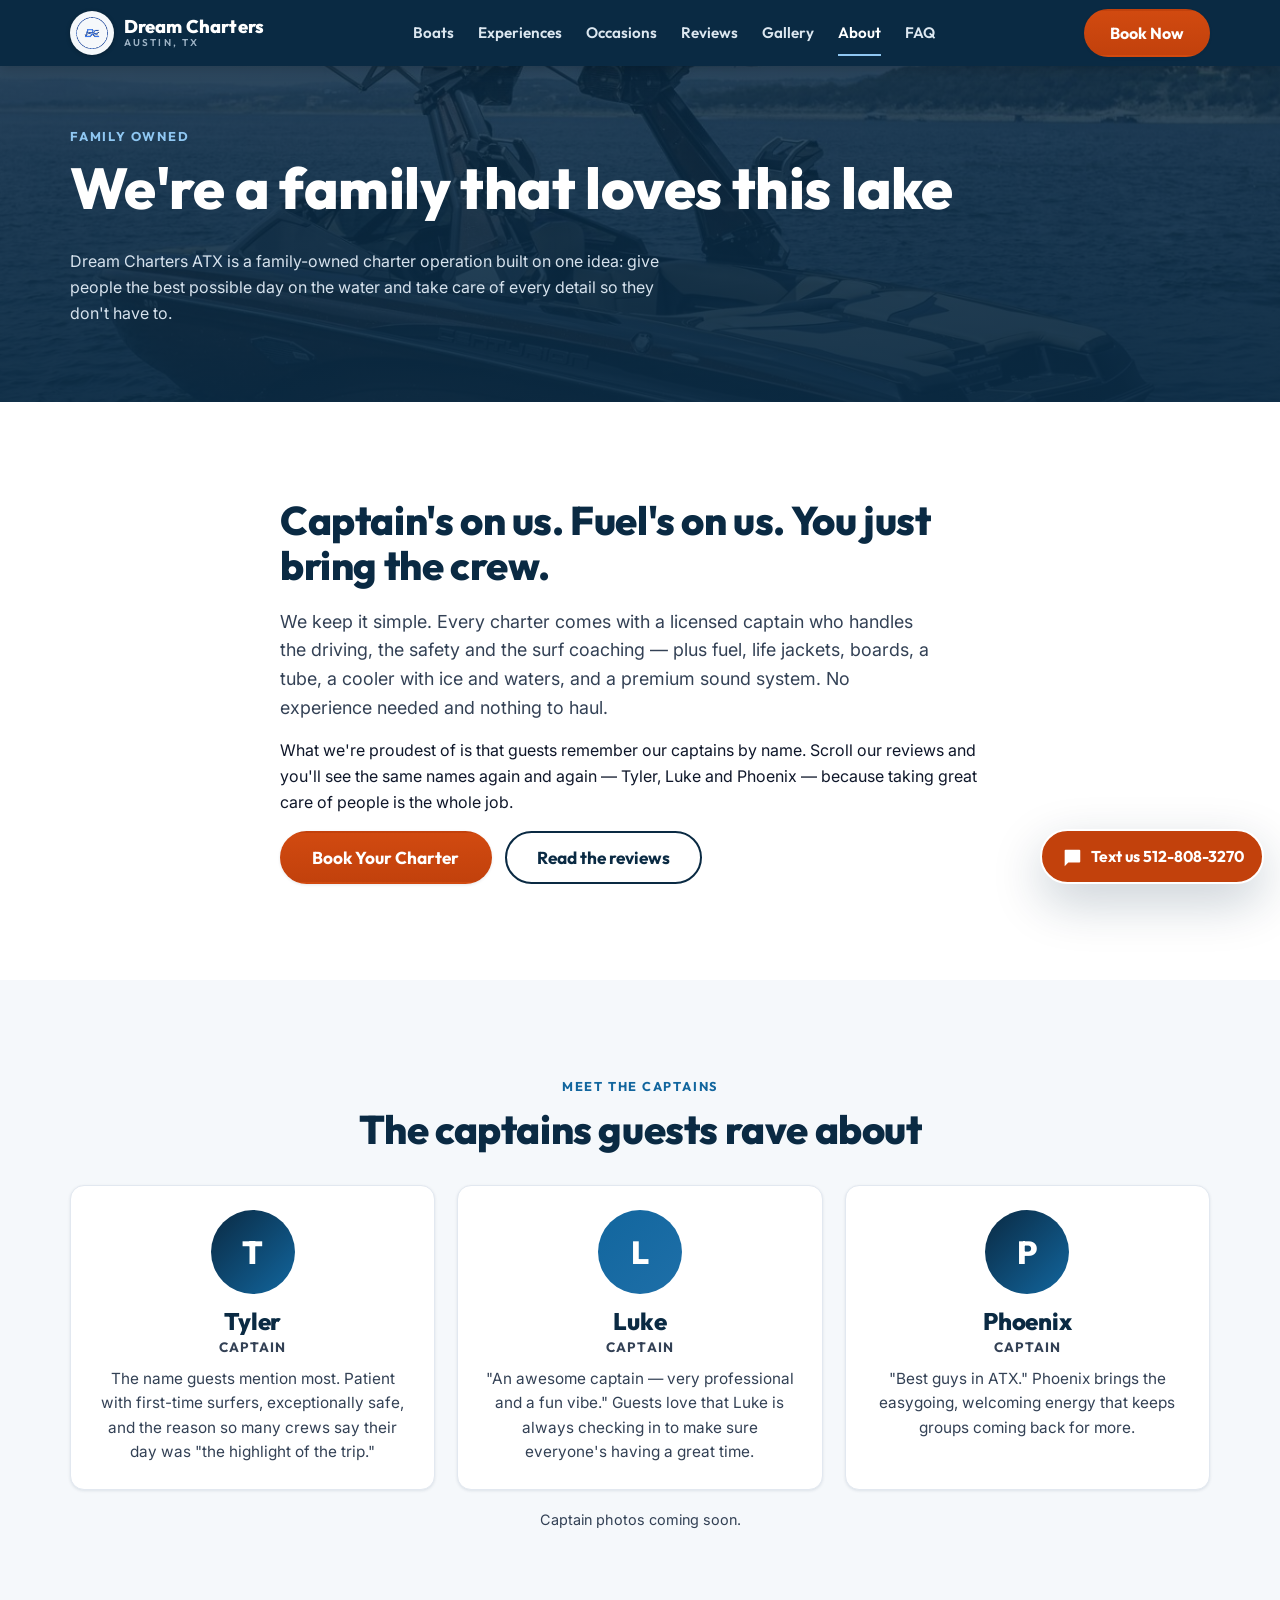
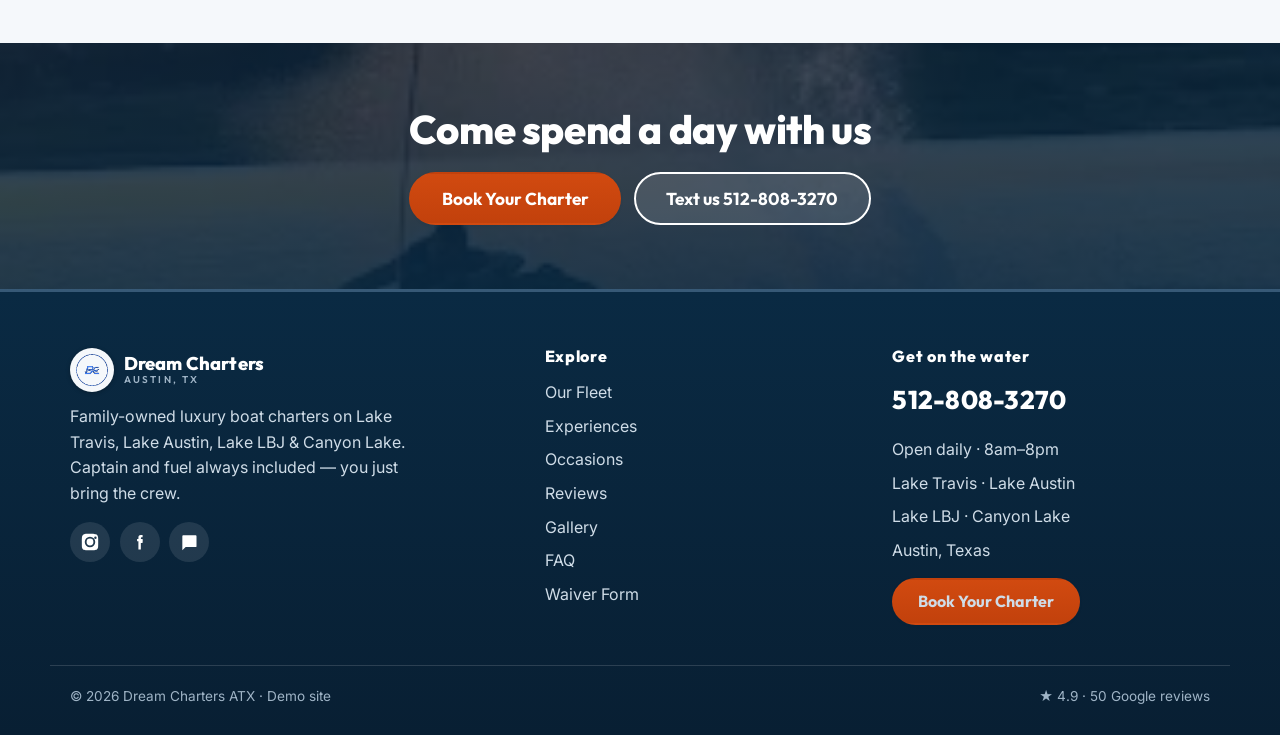
==== about.html @ de767316 "Dream Charters ATX demo site Co-Authored-By: Claude Fable 5 <noreply@anthropic.com>" ====
<!DOCTYPE html>
<html lang="en">
<head>
<meta charset="UTF-8">
<meta name="viewport" content="width=device-width, initial-scale=1.0">
<title>About & Captains | Dream Charters ATX — Family-Owned Lake Travis Charters</title>
<meta name="description" content="Dream Charters ATX is a family-owned boat charter on Lake Travis. Meet the captains guests rave about by name — Tyler, Luke and Phoenix. Safe, fun and professional.">
<link rel="canonical" href="https://www.dreamchartersboatrentals.com/about.html">
<link rel="preconnect" href="https://fonts.googleapis.com">
<link rel="preconnect" href="https://fonts.gstatic.com" crossorigin>
<link href="https://fonts.googleapis.com/css2?family=Inter:wght@400;500;600;700&family=Outfit:wght@600;700;800&display=swap" rel="stylesheet">
<link rel="icon" type="image/png" href="assets/logo.png">
<link rel="stylesheet" href="css/styles.css">
</head>
<body data-page="about">
<div id="site-header"></div>

<section class="page-hero">
  <img class="page-hero__img" src="assets/centurion.png" alt="The Dream Charters ATX Centurion on Lake Travis">
  <div class="wrap">
    <p class="eyebrow">Family owned</p>
    <h1>We're a family that loves this lake</h1>
    <p>Dream Charters ATX is a family-owned charter operation built on one idea: give people the best possible day on the water and take care of every detail so they don't have to.</p>
  </div>
</section>

<section class="section">
  <div class="wrap" style="max-width:760px">
    <h2>Captain's on us. Fuel's on us. You just bring the crew.</h2>
    <p class="lead">We keep it simple. Every charter comes with a licensed captain who handles the driving, the safety and the surf coaching — plus fuel, life jackets, boards, a tube, a cooler with ice and waters, and a premium sound system. No experience needed and nothing to haul.</p>
    <p>What we're proudest of is that guests remember our captains by name. Scroll our reviews and you'll see the same names again and again — Tyler, Luke and Phoenix — because taking great care of people is the whole job.</p>
    <div class="hero__cta">
      <a class="btn btn-primary btn-lg" href="book.html">Book Your Charter</a>
      <a class="btn btn-secondary btn-lg" href="reviews.html">Read the reviews</a>
    </div>
  </div>
</section>

<!-- OWNER: confirm official roles/titles -->
<section class="section bg-soft">
  <div class="wrap">
    <div class="center" style="margin-bottom:34px">
      <p class="eyebrow">Meet the Captains</p>
      <h2>The captains guests rave about</h2>
    </div>
    <div class="grid grid-3">

      <div class="captain">
        <div class="avatar">T</div>
        <h3>Tyler</h3>
        <p class="role">Captain</p>
        <p>The name guests mention most. Patient with first-time surfers, exceptionally safe, and the reason so many crews say their day was "the highlight of the trip."</p>
      </div>

      <div class="captain">
        <div class="avatar avatar--o">L</div>
        <h3>Luke</h3>
        <p class="role">Captain</p>
        <p>"An awesome captain — very professional and a fun vibe." Guests love that Luke is always checking in to make sure everyone's having a great time.</p>
      </div>

      <div class="captain">
        <div class="avatar">P</div>
        <h3>Phoenix</h3>
        <p class="role">Captain</p>
        <p>"Best guys in ATX." Phoenix brings the easygoing, welcoming energy that keeps groups coming back for more.</p>
      </div>

    </div>
    <p class="center" style="margin-top:18px;color:var(--ink-soft);font-size:.9rem"><!-- OWNER: add captain photos when available --> Captain photos coming soon.</p>
  </div>
</section>

<section class="cta-band">
  <img src="assets/sunset-tubing.webp" alt="Sunset on Lake Travis">
  <div class="wrap">
    <h2>Come spend a day with us</h2>
    <div class="hero__cta" style="margin-top:1.2rem">
      <a class="btn btn-primary btn-lg" href="book.html">Book Your Charter</a>
      <a class="btn btn-ghost-light btn-lg" href="sms:+15128083270">Text us 512-808-3270</a>
    </div>
  </div>
</section>

<div id="site-footer"></div>
<script src="js/layout.js"></script>
<script src="js/main.js"></script>
</body>
</html>
---- css/styles.css ----
/* ============================================================
   Dream Charters ATX — Design System
   Mobile-first. WCAG AA contrast on all text + buttons.
   ============================================================ */

:root{
  /* Brand palette — Centurion bronze + lake navy + sunset orange */
  --navy:      #0A2A43;   /* headings, dark sections, nav bg */
  --navy-800:  #0E3557;
  --blue:      #12669E;   /* links / accents on white (AA ~5.6:1) */
  --blue-600:  #1E6FA8;
  --orange:    #C2410C;   /* primary CTA bg + white text (AA ~4.7:1) */
  --orange-hover:#9A3412;
  --orange-bright:#F97316;/* decorative / large only */
  --bronze:    #8A4B2A;

  --ink:       #0F172A;   /* body text on white (~17:1) */
  --ink-soft:  #334155;   /* secondary text (~9:1) */
  --line:      #E2E8F0;
  --surface:   #FFFFFF;
  --surface-2: #F5F8FB;   /* off-white */
  --surface-3: #EDF3F8;

  --shadow-sm: 0 1px 3px rgba(10,42,67,.10);
  --shadow-md: 0 8px 24px rgba(10,42,67,.14);
  --shadow-lg: 0 18px 50px rgba(10,42,67,.22);

  --radius: 14px;
  --radius-lg: 22px;
  --maxw: 1180px;

  --font-head:"Outfit","Segoe UI",system-ui,sans-serif;
  --font-body:"Inter","Segoe UI",system-ui,sans-serif;
}

*{box-sizing:border-box}
html{scroll-behavior:smooth}
body{
  margin:0;
  font-family:var(--font-body);
  color:var(--ink);
  background:var(--surface);
  line-height:1.6;
  -webkit-font-smoothing:antialiased;
  overflow-x:hidden;
}
h1,h2,h3,h4{font-family:var(--font-head);color:var(--navy);line-height:1.12;margin:0 0 .5em;font-weight:800;letter-spacing:-.01em}
h1{font-size:clamp(2rem,7vw,3.6rem)}
h2{font-size:clamp(1.6rem,5vw,2.5rem)}
h3{font-size:clamp(1.2rem,3.5vw,1.5rem)}
p{margin:0 0 1rem}
a{color:var(--blue);text-decoration:none}
a:hover{text-decoration:underline}
img{max-width:100%;display:block}
.wrap{max-width:var(--maxw);margin:0 auto;padding:0 20px}
.section{padding:clamp(60px,9vw,96px) 0}
.section--tight{padding:clamp(36px,6vw,56px) 0}
.bg-soft{background:var(--surface-2)}
.bg-navy{background:var(--navy);color:#fff}
.bg-navy h1,.bg-navy h2,.bg-navy h3{color:#fff}
.center{text-align:center}
.eyebrow{font-family:var(--font-head);text-transform:uppercase;letter-spacing:.14em;font-size:.8rem;font-weight:700;color:var(--blue);margin:0 0 .6rem}
.bg-navy .eyebrow,.hero .eyebrow,.page-hero .eyebrow,.cta-band .eyebrow{color:#8FC7F2}
.lead{font-size:1.12rem;color:var(--ink-soft);max-width:60ch}
.center .lead{margin-left:auto;margin-right:auto}
.bg-navy .lead{color:#D6E2ED}

/* ---------- Buttons (high contrast, obviously clickable) ---------- */
.btn{
  display:inline-flex;align-items:center;justify-content:center;gap:.5rem;
  font-family:var(--font-head);font-weight:700;font-size:1rem;
  padding:.85rem 1.5rem;border-radius:999px;border:2px solid transparent;
  cursor:pointer;transition:transform .12s ease,background .18s ease,box-shadow .18s ease;
  text-decoration:none;line-height:1;white-space:nowrap;
}
.btn:hover{text-decoration:none;transform:translateY(-2px)}
.btn:active{transform:translateY(0) scale(.98)}
.btn:focus-visible{outline:3px solid rgba(18,102,158,.55);outline-offset:2px}
.btn-ghost-light:focus-visible,.text-fab:focus-visible{outline-color:rgba(255,255,255,.8)}
.btn-primary{background:linear-gradient(180deg,#D14A10,var(--orange));color:#fff;box-shadow:var(--shadow-sm)}
.btn-primary:hover{background:var(--orange-hover);color:#fff;box-shadow:0 10px 26px rgba(194,65,12,.35)}
.btn-secondary{background:#fff;color:var(--navy);border-color:var(--navy)}
.btn-secondary:hover{background:var(--navy);color:#fff}
.btn-ghost-light{background:rgba(255,255,255,.12);color:#fff;border-color:#fff}
.btn-ghost-light:hover{background:#fff;color:var(--navy)}
.btn-lg{font-size:1.08rem;padding:1rem 1.9rem}
.btn-block{width:100%}

/* ---------- Sticky nav ---------- */
.nav{position:sticky;top:0;z-index:50;background:var(--navy);box-shadow:0 2px 12px rgba(0,0,0,.18);transition:box-shadow .25s ease}
.nav--scrolled{box-shadow:0 8px 28px rgba(0,0,0,.38)}
.nav__inner{display:flex;align-items:center;justify-content:space-between;gap:1rem;height:66px}
.brand{display:flex;align-items:center;gap:.6rem;text-decoration:none}
.brand:hover{text-decoration:none}
.brand__name{font-family:var(--font-head);font-weight:800;color:#fff;font-size:1.15rem;letter-spacing:.01em;line-height:1}
.brand__name small{display:block;font-size:.62rem;font-weight:600;letter-spacing:.22em;color:#9FB4C6;margin-top:2px}
.nav__links{display:none}
.nav__links a{color:#DCE7F0;font-family:var(--font-head);font-weight:600;font-size:.95rem;padding:.4rem 0;position:relative}
.nav__links a::after{content:"";position:absolute;left:0;right:0;bottom:-4px;height:2px;background:#8FC7F2;transform:scaleX(0);transform-origin:left;transition:transform .22s ease}
.nav__links a:hover{color:#fff;text-decoration:none}
.nav__links a:hover::after{transform:scaleX(1)}
.nav__links a.active{color:#fff}
.nav__links a.active::after{transform:scaleX(1)}
.nav__cta{display:flex;align-items:center;gap:.5rem}
.nav__burger{display:inline-flex;flex-direction:column;gap:4px;background:none;border:0;cursor:pointer;padding:8px}
.nav__burger span{width:24px;height:2px;background:#fff;border-radius:2px;transition:.2s}
.nav__mobile{display:none;flex-direction:column;background:var(--navy-800);border-top:1px solid rgba(255,255,255,.1)}
.nav__mobile.open{display:flex;animation:menuDown .22s ease both}
@keyframes menuDown{from{opacity:0;transform:translateY(-8px)}to{opacity:1;transform:none}}
.nav__mobile a{color:#EAF1F7;font-family:var(--font-head);font-weight:600;padding:14px 20px;border-bottom:1px solid rgba(255,255,255,.08)}
.nav__mobile a:hover{background:rgba(255,255,255,.06);text-decoration:none}
.nav__mobile a.active{color:#8FC7F2}
.nav__mobile .btn{margin:14px 20px}

@media(min-width:960px){
  .nav__links{display:flex;gap:1.5rem;align-items:center}
  .nav__burger{display:none}
  .nav__mobile{display:none !important}
}

/* ---------- Logo (real client mark on a light chip for contrast) ---------- */
.logo-chip{width:44px;height:44px;flex:0 0 auto;border-radius:50%;background:#F5F8FB;display:flex;align-items:center;justify-content:center;box-shadow:0 1px 4px rgba(0,0,0,.25)}
.logo-chip img{width:34px;height:34px;object-fit:contain;display:block}

/* ---------- Hero ---------- */
.hero{position:relative;min-height:86vh;display:flex;align-items:flex-end;color:#fff;overflow:hidden}
.hero__img{position:absolute;inset:0;width:100%;height:100%;object-fit:cover;z-index:0;
  animation:heroZoom 18s ease-out both;transform-origin:center 60%}
@keyframes heroZoom{from{transform:scale(1.08)}to{transform:scale(1)}}
.hero::after{content:"";position:absolute;inset:0;z-index:1;
  background:linear-gradient(180deg,rgba(10,42,67,.42) 0%,rgba(10,42,67,.18) 42%,rgba(10,42,67,.62) 74%,rgba(8,31,51,.92) 100%)}
.hero__content{position:relative;z-index:2;padding:0 20px 64px;max-width:var(--maxw);margin:0 auto;width:100%}
.rating-pill{display:inline-flex;align-items:center;gap:.5rem;background:rgba(8,31,51,.55);backdrop-filter:blur(6px);
  border:1px solid rgba(255,255,255,.28);border-radius:999px;padding:.45rem 1rem;margin-bottom:1rem;
  font-family:var(--font-head);font-weight:600;font-size:.9rem;color:#fff}
.rating-pill .stars{color:#FFC24B;letter-spacing:1px}
.hero h1{color:#fff;text-shadow:0 2px 24px rgba(0,0,0,.45);max-width:16ch}
.hero__sub{font-size:1.12rem;color:#EAF1F7;max-width:52ch;text-shadow:0 1px 12px rgba(0,0,0,.5);margin-bottom:1.6rem}
.hero__cta{display:flex;flex-wrap:wrap;gap:.8rem}
.page-hero{position:relative;color:#fff;padding:60px 0;background:var(--navy);overflow:hidden}
.page-hero__img{position:absolute;inset:0;width:100%;height:100%;object-fit:cover;opacity:.42;z-index:0}
.page-hero::after{content:"";position:absolute;inset:0;background:linear-gradient(180deg,rgba(10,42,67,.55),rgba(10,42,67,.85));z-index:1}
.page-hero .wrap{position:relative;z-index:2}
.page-hero h1{color:#fff}
.page-hero p{color:#D6E2ED;max-width:60ch}

/* ---------- Trust bar ---------- */
.trustbar{background:linear-gradient(180deg,#081F33,var(--navy));color:#fff;border-bottom:1px solid rgba(255,255,255,.06)}
.trustbar__row{display:flex;flex-wrap:wrap;justify-content:center;gap:.6rem 2.2rem;padding:18px 20px;font-family:var(--font-head);font-weight:600;font-size:.95rem;text-align:center;letter-spacing:.01em}
.trustbar__item{display:inline-flex;align-items:center;gap:.5rem}
.trustbar__item svg{flex:0 0 auto;color:#8FC7F2}
.trustbar__item .stars{color:#FFC24B;letter-spacing:1px}
.trustbar__dot{display:none}

/* ---------- Cards / grids ---------- */
.grid{display:grid;gap:22px}
.grid-2{grid-template-columns:1fr}
.grid-3{grid-template-columns:1fr}
.grid-4{grid-template-columns:1fr}
@media(min-width:640px){.grid-2{grid-template-columns:1fr 1fr}.grid-3{grid-template-columns:1fr 1fr}.grid-4{grid-template-columns:1fr 1fr}}
@media(min-width:960px){.grid-3{grid-template-columns:repeat(3,1fr)}.grid-4{grid-template-columns:repeat(4,1fr)}}

.card{background:#fff;border:1px solid var(--line);border-radius:var(--radius);overflow:hidden;box-shadow:var(--shadow-sm);transition:transform .22s ease,box-shadow .22s ease,border-color .22s ease;display:flex;flex-direction:column}
.card:hover{transform:translateY(-5px);box-shadow:var(--shadow-lg);border-color:#C4D6E4}
.card__img{aspect-ratio:4/3;object-fit:cover;width:100%;background:var(--surface-3);transition:transform .6s cubic-bezier(.2,.7,.3,1)}
.card:hover .card__img{transform:scale(1.05)}
.card:hover .card__title{color:var(--blue)}
.card__title{transition:color .2s ease}
.card__body{padding:18px 18px 20px;display:flex;flex-direction:column;gap:.5rem;flex:1}
.card__title{margin:0;font-size:1.3rem}
.card__meta{display:flex;flex-wrap:wrap;gap:.4rem .9rem;color:var(--ink-soft);font-size:.9rem;margin:.1rem 0}
.card__meta b{color:var(--navy)}
.price{font-family:var(--font-head);font-weight:800;color:var(--navy);font-size:1.15rem}
.price small{font-weight:600;color:var(--ink-soft);font-size:.8rem}
.card__foot{margin-top:auto;padding-top:.4rem}

.pill{display:inline-flex;align-items:center;gap:.35rem;background:var(--surface-3);color:var(--navy);
  font-family:var(--font-head);font-weight:600;font-size:.8rem;padding:.28rem .7rem;border-radius:999px}

/* ---------- Feature / experience cards ---------- */
.feature{background:#fff;border:1px solid var(--line);border-radius:var(--radius);padding:26px;box-shadow:var(--shadow-sm);height:100%}
.feature__icon{width:52px;height:52px;border-radius:14px;display:flex;align-items:center;justify-content:center;background:var(--surface-3);color:var(--blue);margin-bottom:14px}
.feature h3{margin-bottom:.35rem}
.feature p{color:var(--ink-soft);margin:0}

/* ---------- Occasions strip ---------- */
.occasion{position:relative;border-radius:var(--radius);overflow:hidden;min-height:150px;display:flex;align-items:flex-end;color:#fff;padding:18px;background:var(--navy)}
.occasion::after{content:"";position:absolute;inset:0;background:linear-gradient(180deg,rgba(10,42,67,.1),rgba(10,42,67,.82))}
.occasion img{position:absolute;inset:0;width:100%;height:100%;object-fit:cover}
.occasion__label{position:relative;z-index:1}
.occasion__label h3{color:#fff;margin:0 0 .2rem;font-size:1.15rem}
.occasion__label span{font-size:.86rem;color:#E7EEF4}

/* ---------- Reviews ---------- */
.review{background:#fff;border:1px solid var(--line);border-radius:var(--radius);padding:22px;box-shadow:var(--shadow-sm);height:100%;display:flex;flex-direction:column}
.review .stars{color:#F5A623;letter-spacing:2px;font-size:1.05rem;margin-bottom:.5rem}
.review__img{width:100%;aspect-ratio:4/3;object-fit:cover;border-radius:10px;margin-bottom:14px;background:var(--surface-3)}
.review__text{color:var(--ink);font-size:1.02rem;margin:0 0 1rem;flex:1}
.review__by{font-family:var(--font-head);font-weight:700;color:var(--navy)}
.review__tag{font-size:.78rem;color:var(--ink-soft);font-weight:600}

/* review carousel (home) */
.carousel{position:relative}
.carousel__track{display:flex;gap:18px;overflow-x:auto;scroll-snap-type:x mandatory;padding-bottom:8px;-webkit-overflow-scrolling:touch}
.carousel__track::-webkit-scrollbar{height:8px}
.carousel__track::-webkit-scrollbar-thumb{background:var(--line);border-radius:8px}
.carousel__track > *{scroll-snap-align:start;flex:0 0 86%}
@media(min-width:640px){.carousel__track > *{flex:0 0 46%}}
@media(min-width:960px){.carousel__track > *{flex:0 0 31.5%}}

/* filter chips */
.chips{display:flex;flex-wrap:wrap;gap:.5rem;justify-content:center;margin-bottom:26px}
.chip{font-family:var(--font-head);font-weight:600;font-size:.9rem;padding:.5rem 1rem;border-radius:999px;border:2px solid var(--navy);background:#fff;color:var(--navy);cursor:pointer;transition:.15s}
.chip:hover{background:var(--surface-3)}
.chip.active{background:var(--navy);color:#fff}

/* ---------- FAQ accordion ---------- */
.acc{border:1px solid var(--line);border-radius:var(--radius);overflow:hidden;background:#fff;box-shadow:var(--shadow-sm)}
.acc__item+ .acc__item{border-top:1px solid var(--line)}
.acc__q{width:100%;text-align:left;background:none;border:0;cursor:pointer;padding:18px 20px;
  font-family:var(--font-head);font-weight:700;font-size:1.08rem;color:var(--navy);
  display:flex;justify-content:space-between;align-items:center;gap:1rem}
.acc__q:hover{background:var(--surface-2)}
.acc__icon{flex:0 0 auto;width:26px;height:26px;border-radius:50%;background:var(--navy);color:#fff;display:flex;align-items:center;justify-content:center;font-size:1.2rem;transition:transform .2s}
.acc__item.open .acc__icon{transform:rotate(45deg)}
.acc__a{max-height:0;overflow:hidden;transition:max-height .25s ease;color:var(--ink-soft)}
.acc__a p{padding:0 20px 18px;margin:0}
.acc__item.open .acc__a{max-height:320px}

/* ---------- Included list ---------- */
.included{list-style:none;padding:0;margin:0;display:grid;gap:.7rem}
.included li{display:flex;gap:.7rem;align-items:flex-start;color:var(--ink)}
.included svg{flex:0 0 auto;color:var(--blue);margin-top:2px}

/* ---------- Spec row ---------- */
.specs{display:grid;grid-template-columns:repeat(2,1fr);gap:1px;background:var(--line);border:1px solid var(--line);border-radius:var(--radius);overflow:hidden}
@media(min-width:640px){.specs{grid-template-columns:repeat(4,1fr)}}
.spec{background:#fff;padding:18px 16px;text-align:center}
.spec b{display:block;font-family:var(--font-head);font-size:1.3rem;color:var(--navy)}
.spec span{font-size:.82rem;color:var(--ink-soft);text-transform:uppercase;letter-spacing:.06em}

/* ---------- Gallery ---------- */
.gallery{columns:1;column-gap:16px}
@media(min-width:560px){.gallery{columns:2}}
@media(min-width:900px){.gallery{columns:3}}
.gallery img{width:100%;margin:0 0 16px;border-radius:12px;break-inside:avoid;box-shadow:var(--shadow-sm)}
.gallery figure{margin:0 0 16px;break-inside:avoid;position:relative;border-radius:12px;overflow:hidden;box-shadow:var(--shadow-sm)}
.gallery figure img{margin:0;border-radius:0;box-shadow:none;transition:transform .6s cubic-bezier(.2,.7,.3,1)}
.gallery figcaption{font-size:.82rem;color:var(--ink-soft);padding:6px 2px}
/* Desktop hover: caption becomes a gradient overlay that slides in */
@media(hover:hover) and (min-width:560px){
  .gallery figcaption{position:absolute;left:0;right:0;bottom:0;margin:0;padding:26px 14px 12px;color:#fff;
    background:linear-gradient(180deg,rgba(10,42,67,0),rgba(8,31,51,.85));font-weight:600;font-family:var(--font-head);
    opacity:0;transform:translateY(8px);transition:opacity .3s ease,transform .3s ease}
  .gallery figure:hover figcaption{opacity:1;transform:none}
  .gallery figure:hover img{transform:scale(1.05)}
}

/* ---------- Captain cards ---------- */
.captain{background:#fff;border:1px solid var(--line);border-radius:var(--radius);padding:24px;text-align:center;box-shadow:var(--shadow-sm)}
.avatar{width:84px;height:84px;border-radius:50%;margin:0 auto 14px;display:flex;align-items:center;justify-content:center;
  font-family:var(--font-head);font-weight:800;font-size:2rem;color:#fff;background:linear-gradient(135deg,var(--navy),var(--blue))}
.avatar--o{background:linear-gradient(135deg,var(--blue),var(--blue-600))}
.captain h3{margin:.2rem 0 .1rem}
.captain .role{color:var(--ink-soft);font-weight:700;font-family:var(--font-head);font-size:.85rem;text-transform:uppercase;letter-spacing:.08em;margin-bottom:.5rem}
.captain p{color:var(--ink-soft);margin:0;font-size:.96rem}

/* ---------- Forms ---------- */
.form{display:grid;gap:16px;background:#fff;border:1px solid var(--line);border-radius:var(--radius-lg);padding:26px;box-shadow:var(--shadow-md)}
.field{display:flex;flex-direction:column;gap:.35rem}
.field label{font-family:var(--font-head);font-weight:600;color:var(--navy);font-size:.92rem}
.field input,.field select,.field textarea{
  font-family:var(--font-body);font-size:1rem;padding:.8rem .9rem;border:1.5px solid #CBD5E1;border-radius:10px;color:var(--ink);background:#fff}
.field input:focus,.field select:focus,.field textarea:focus{outline:none;border-color:var(--blue);box-shadow:0 0 0 3px rgba(18,102,158,.18)}
.field textarea{min-height:96px;resize:vertical}
.field--req label::after{content:" *";color:var(--blue)}
.form__row{display:grid;gap:16px;grid-template-columns:1fr}
.field input,.field select,.field textarea{width:100%;min-width:0}
@media(min-width:560px){.form__row{grid-template-columns:1fr 1fr}}
.form-note{font-size:.85rem;color:var(--ink-soft)}
.text-banner{display:flex;flex-wrap:wrap;align-items:center;gap:.6rem;background:var(--surface-3);border:1px dashed var(--blue);border-radius:12px;padding:14px 16px;margin-bottom:6px}
.text-banner b{color:var(--navy);font-family:var(--font-head)}

/* embedded waiver frame */
.waiver-frame{border:1px solid var(--line);border-radius:var(--radius-lg);background:var(--surface-2);box-shadow:var(--shadow-md);overflow:hidden}
.waiver-frame__bar{display:flex;align-items:center;gap:.5rem;padding:12px 16px;background:var(--navy);color:#fff;font-family:var(--font-head);font-weight:600;font-size:.9rem}
.waiver-frame__dots{display:flex;gap:6px}
.waiver-frame__dots i{width:10px;height:10px;border-radius:50%;background:rgba(255,255,255,.5)}
.waiver-frame__doc{padding:32px 26px;background:#fff}
.waiver-frame__doc h4{margin-top:1.4rem}
.waiver-line{height:12px;background:var(--surface-3);border-radius:6px;margin:.5rem 0}
.waiver-line.short{width:55%}
.waiver-line.mid{width:78%}
.sig-row{display:flex;gap:20px;margin-top:24px;flex-wrap:wrap}
.sig{flex:1;min-width:180px}
.sig .line{border-bottom:2px solid var(--navy);height:34px}
.sig span{font-size:.8rem;color:var(--ink-soft)}

/* ---------- CTA band ---------- */
.cta-band{position:relative;color:#fff;text-align:center;overflow:hidden}
.cta-band img{position:absolute;inset:0;width:100%;height:100%;object-fit:cover;z-index:0}
.cta-band::after{content:"";position:absolute;inset:0;background:linear-gradient(180deg,rgba(10,42,67,.75),rgba(10,42,67,.9));z-index:1}
.cta-band .wrap{position:relative;z-index:2;padding:64px 20px}
.cta-band h2{color:#fff}
.cta-band .hero__cta{justify-content:center}

/* ---------- Footer ---------- */
.footer{background:linear-gradient(180deg,var(--navy) 0%,#081F33 100%);color:#CFDCE7;padding:56px 0 28px;border-top:3px solid rgba(143,199,242,.35)}
.footer a{color:#CFDCE7}
.footer a:hover{color:#fff}
.footer__grid{display:grid;gap:30px;grid-template-columns:1fr}
@media(min-width:760px){.footer__grid{grid-template-columns:1.4fr 1fr 1fr}}
.footer h4{color:#fff;font-size:1rem;letter-spacing:.04em;margin-bottom:.9rem}
.footer ul{list-style:none;padding:0;margin:0;display:grid;gap:.5rem}
.footer__brand .brand__name{color:#fff}
.footer__socials{display:flex;gap:.6rem;margin-top:14px}
.footer__socials a{width:40px;height:40px;border-radius:50%;background:rgba(255,255,255,.1);display:flex;align-items:center;justify-content:center;color:#fff;transition:transform .18s ease,background .18s ease}
.footer__socials a:hover{background:var(--blue-600);transform:translateY(-3px)}
.footer__bottom{border-top:1px solid rgba(255,255,255,.14);margin-top:40px;padding-top:20px;font-size:.85rem;color:#9FB4C6;display:flex;flex-wrap:wrap;gap:.6rem;justify-content:space-between}
.footer__phone{font-family:var(--font-head);font-weight:800;color:#fff;font-size:1.6rem;letter-spacing:.01em}
.footer__phone a{color:#fff}
.footer__phone a:hover{color:#8FC7F2;text-decoration:none}

/* ---------- Floating "Text us" button ---------- */
.text-fab{position:fixed;right:16px;bottom:16px;z-index:60;display:inline-flex;align-items:center;gap:.5rem;
  background:var(--orange);color:#fff;font-family:var(--font-head);font-weight:700;font-size:.98rem;
  padding:.8rem 1.15rem;border-radius:999px;box-shadow:var(--shadow-lg);border:2px solid #fff;transition:transform .12s ease,background .18s}
.text-fab:hover{background:var(--orange-hover);color:#fff;text-decoration:none;transform:translateY(-2px)}
.text-fab svg{flex:0 0 auto}
.text-fab__label{display:none}
@media(min-width:420px){.text-fab__label{display:inline}}

/* ---------- Consistent inline image treatment (split sections) ---------- */
.img-frame{width:100%;aspect-ratio:4/3;object-fit:cover;border-radius:var(--radius-lg);
  box-shadow:var(--shadow-md),0 0 0 1px var(--line)}

/* ---------- Scroll reveal (JS adds .reveal, .in when visible) ---------- */
.reveal{opacity:0;transform:translateY(18px);transition:opacity .6s ease,transform .6s cubic-bezier(.2,.7,.3,1)}
.reveal.in{opacity:1;transform:none}
@media(prefers-reduced-motion:reduce){
  .reveal{opacity:1;transform:none;transition:none}
  .hero__img{animation:none}
  .card__img,.gallery figure img{transition:none}
}

/* ---------- Utility ---------- */
.mt-0{margin-top:0}.mb-0{margin-bottom:0}
.stack>*+*{margin-top:1rem}
.divider{height:1px;background:var(--line);border:0;margin:0}
.badge-row{display:flex;flex-wrap:wrap;gap:.5rem;margin:.6rem 0}
.note-owner{font-size:0}/* hidden owner markers via html comments only */
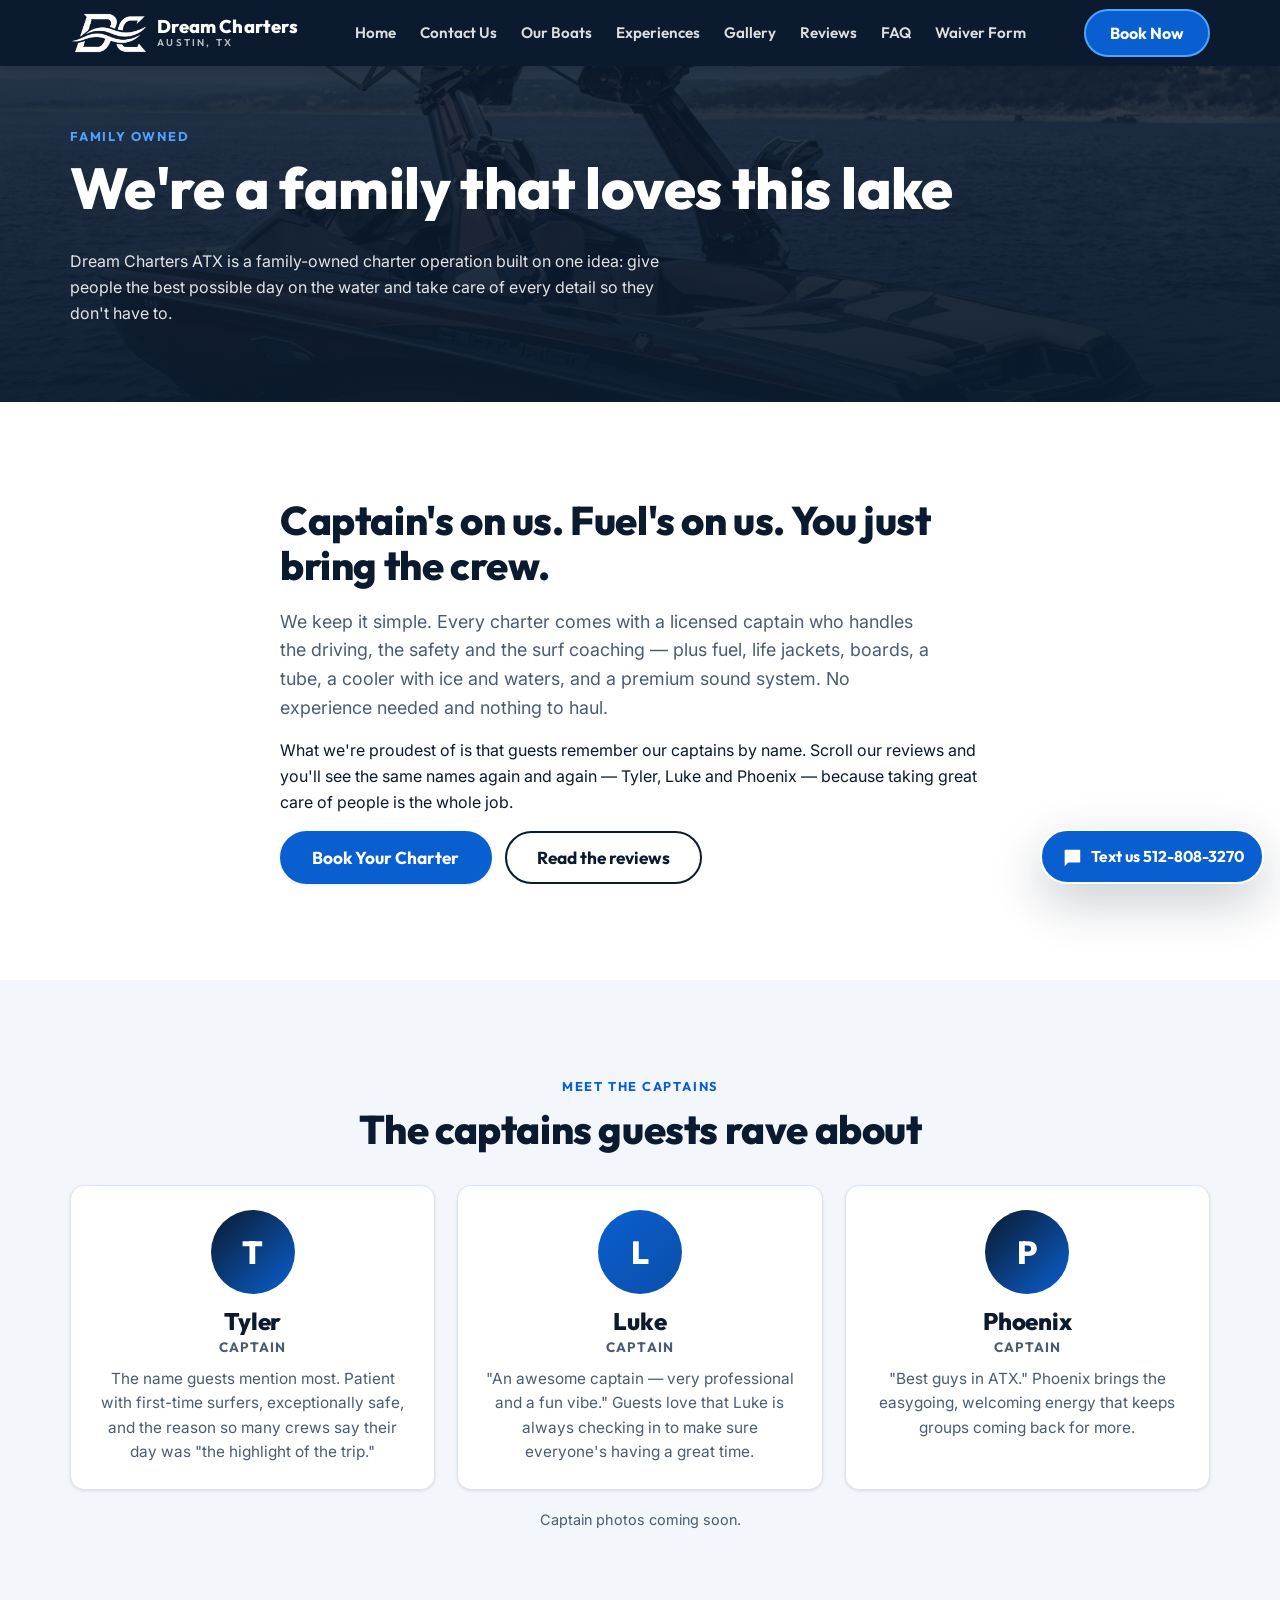
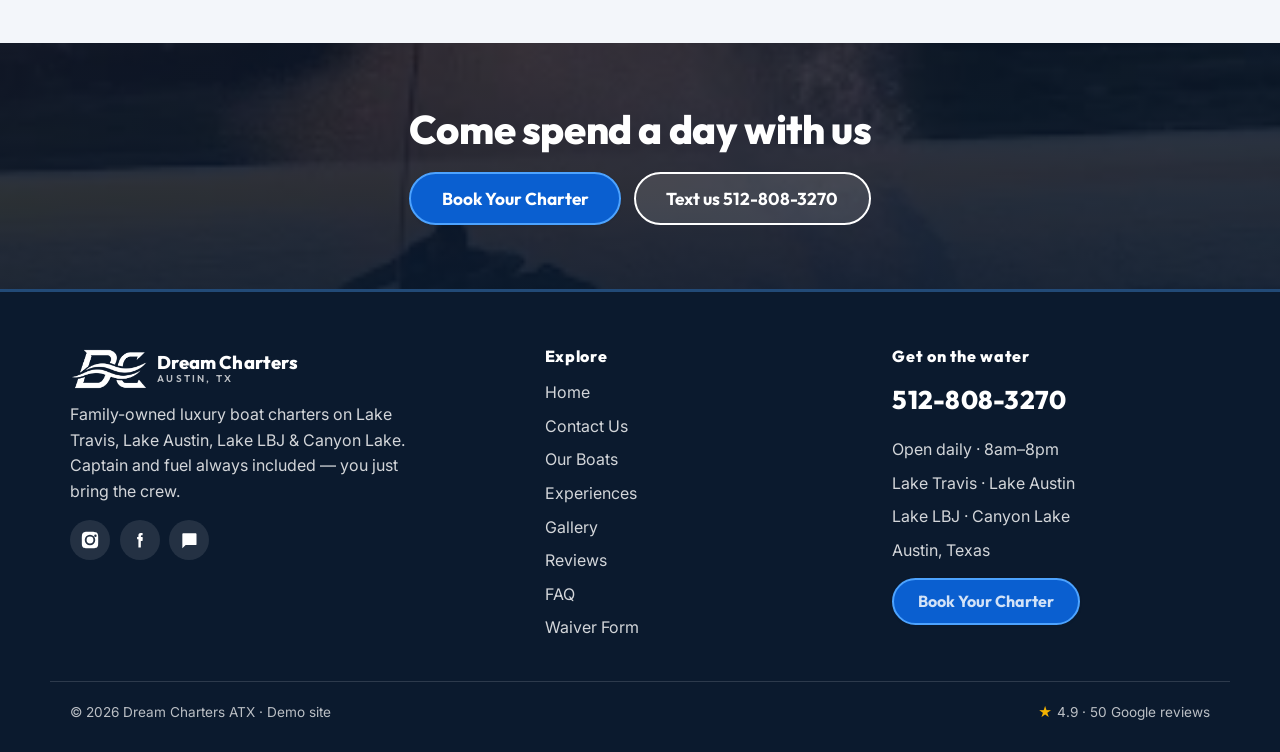
==== commit a897de1e: "Tyler round 1: header, experiences rebuild, price placeholder purge, mobile overflow fixes Co-Author" ====
--- a/about.html
+++ b/about.html
@@ -9,7 +9,8 @@
 <link rel="preconnect" href="https://fonts.googleapis.com">
 <link rel="preconnect" href="https://fonts.gstatic.com" crossorigin>
 <link href="https://fonts.googleapis.com/css2?family=Inter:wght@400;500;600;700&family=Outfit:wght@600;700;800&display=swap" rel="stylesheet">
-<link rel="icon" type="image/png" href="assets/logo.png">
+<link rel="icon" type="image/png" href="assets/dc-favicon-32.png">
+<link rel="apple-touch-icon" href="assets/dc-favicon-180.png">
 <link rel="stylesheet" href="css/styles.css">
 </head>
 <body data-page="about">
@@ -67,7 +68,7 @@
       </div>
 
     </div>
-    <p class="center" style="margin-top:18px;color:var(--ink-soft);font-size:.9rem"><!-- OWNER: add captain photos when available --> Captain photos coming soon.</p>
+    <p class="center" style="margin-top:18px;color:var(--text-muted);font-size:.9rem"><!-- OWNER: add captain photos when available --> Captain photos coming soon.</p>
   </div>
 </section>
 
--- a/css/styles.css
+++ b/css/styles.css
@@ -1,29 +1,45 @@
 /* ============================================================
    Dream Charters ATX — Design System
    Mobile-first. WCAG AA contrast on all text + buttons.
+
+   COLOR RULES (do not break these):
+   - --brand (#147EFE) is the logo blue. It is ONLY 3.86:1 on white,
+     so it must NEVER carry white text as a solid button fill.
+     Use it for graphics, icons, and text sitting ON dark surfaces.
+   - Solid buttons + links on light backgrounds use --action (5.90:1).
+   - --accent-light is the accent for dark surfaces (6.66:1 on --navy).
+   - --border is decorative only. Form fields + focus rings use
+     --border-input, which clears 3:1 against white.
+   Colors below that are not a token are either pure white/black
+   neutrals at alpha, or a token expressed at alpha (noted inline).
    ============================================================ */
 
 :root{
-  /* Brand palette — Centurion bronze + lake navy + sunset orange */
-  --navy:      #0A2A43;   /* headings, dark sections, nav bg */
-  --navy-800:  #0E3557;
-  --blue:      #12669E;   /* links / accents on white (AA ~5.6:1) */
-  --blue-600:  #1E6FA8;
-  --orange:    #C2410C;   /* primary CTA bg + white text (AA ~4.7:1) */
-  --orange-hover:#9A3412;
-  --orange-bright:#F97316;/* decorative / large only */
-  --bronze:    #8A4B2A;
-
-  --ink:       #0F172A;   /* body text on white (~17:1) */
-  --ink-soft:  #334155;   /* secondary text (~9:1) */
-  --line:      #E2E8F0;
-  --surface:   #FFFFFF;
-  --surface-2: #F5F8FB;   /* off-white */
-  --surface-3: #EDF3F8;
-
-  --shadow-sm: 0 1px 3px rgba(10,42,67,.10);
-  --shadow-md: 0 8px 24px rgba(10,42,67,.14);
-  --shadow-lg: 0 18px 50px rgba(10,42,67,.22);
+  /* ---- The palette. Every color in this file derives from these. ---- */
+  --brand:        #147EFE;  /* logo blue — graphics/icons/text on dark. NOT a button fill */
+  --action:       #0A5FD0;  /* solid buttons + links on light bg (5.90:1 w/ white) */
+  --action-hover: #0B4EA8;  /* (7.87:1 w/ white) */
+  --accent-light: #4DA3FF;  /* accent on dark bg (6.66:1 on --navy) */
+  --navy:         #0B1A2E;  /* dark sections, nav, footer */
+  --text:         #0B1A2E;  /* body text on light (17.48:1) */
+  --text-muted:   #4A5C72;  /* secondary text (6.85:1 on white) */
+  --surface:      #FFFFFF;
+  --surface-alt:  #F3F6FA;  /* off-white sections, chips, wells */
+  --border:       #DCE4ED;  /* decorative dividers only */
+  --border-input: #6B7F94;  /* form fields + focus rings (4.07:1 on white) */
+
+  /* ---- Semantic ---- */
+  /* Rating gold. 9.43:1 on --navy, but only 1.85:1 on white — so star
+     glyphs are DECORATIVE everywhere: every cluster is aria-hidden and
+     paired with an .sr-only text rating. Never let a star be the only
+     thing carrying the score. */
+  --rating:       #F5B301;
+  --success:      #0B6432;  /* white text on it = 7.28:1 */
+
+  /* ---- Non-color primitives ---- */
+  --shadow-sm: 0 1px 3px rgba(11,26,46,.10);   /* --navy at alpha */
+  --shadow-md: 0 8px 24px rgba(11,26,46,.14);  /* --navy at alpha */
+  --shadow-lg: 0 18px 50px rgba(11,26,46,.22); /* --navy at alpha */
 
   --radius: 14px;
   --radius-lg: 22px;
@@ -38,7 +54,7 @@
 body{
   margin:0;
   font-family:var(--font-body);
-  color:var(--ink);
+  color:var(--text);
   background:var(--surface);
   line-height:1.6;
   -webkit-font-smoothing:antialiased;
@@ -49,21 +65,25 @@
 h2{font-size:clamp(1.6rem,5vw,2.5rem)}
 h3{font-size:clamp(1.2rem,3.5vw,1.5rem)}
 p{margin:0 0 1rem}
-a{color:var(--blue);text-decoration:none}
+a{color:var(--action);text-decoration:none}
 a:hover{text-decoration:underline}
 img{max-width:100%;display:block}
 .wrap{max-width:var(--maxw);margin:0 auto;padding:0 20px}
 .section{padding:clamp(60px,9vw,96px) 0}
 .section--tight{padding:clamp(36px,6vw,56px) 0}
-.bg-soft{background:var(--surface-2)}
+.bg-soft{background:var(--surface-alt)}
 .bg-navy{background:var(--navy);color:#fff}
 .bg-navy h1,.bg-navy h2,.bg-navy h3{color:#fff}
 .center{text-align:center}
-.eyebrow{font-family:var(--font-head);text-transform:uppercase;letter-spacing:.14em;font-size:.8rem;font-weight:700;color:var(--blue);margin:0 0 .6rem}
-.bg-navy .eyebrow,.hero .eyebrow,.page-hero .eyebrow,.cta-band .eyebrow{color:#8FC7F2}
-.lead{font-size:1.12rem;color:var(--ink-soft);max-width:60ch}
+.eyebrow{font-family:var(--font-head);text-transform:uppercase;letter-spacing:.14em;font-size:.8rem;font-weight:700;color:var(--action);margin:0 0 .6rem}
+.bg-navy .eyebrow,.hero .eyebrow,.page-hero .eyebrow,.cta-band .eyebrow{color:var(--accent-light)}
+.lead{font-size:1.12rem;color:var(--text-muted);max-width:60ch}
 .center .lead{margin-left:auto;margin-right:auto}
-.bg-navy .lead{color:#D6E2ED}
+.bg-navy .lead,.cta-band .lead{color:rgba(255,255,255,.88)}
+
+/* One gold for every star glyph, light surface or dark. Safe because the
+   glyphs are decorative — see --rating above. */
+.stars{letter-spacing:1px;color:var(--rating)}
 
 /* ---------- Buttons (high contrast, obviously clickable) ---------- */
 .btn{
@@ -75,28 +95,44 @@
 }
 .btn:hover{text-decoration:none;transform:translateY(-2px)}
 .btn:active{transform:translateY(0) scale(.98)}
-.btn:focus-visible{outline:3px solid rgba(18,102,158,.55);outline-offset:2px}
+.btn:focus-visible{outline:3px solid var(--border-input);outline-offset:2px}
 .btn-ghost-light:focus-visible,.text-fab:focus-visible{outline-color:rgba(255,255,255,.8)}
-.btn-primary{background:linear-gradient(180deg,#D14A10,var(--orange));color:#fff;box-shadow:var(--shadow-sm)}
-.btn-primary:hover{background:var(--orange-hover);color:#fff;box-shadow:0 10px 26px rgba(194,65,12,.35)}
+/* Solid fill is --action, never --brand: white on --brand is only 3.86:1. */
+.btn-primary{background:var(--action);color:#fff;box-shadow:var(--shadow-sm)}
+.btn-primary:hover{background:var(--action-hover);color:#fff;box-shadow:0 10px 26px rgba(10,95,208,.35)} /* --action at alpha */
+/* On navy the --action fill is only 2.96:1 against the background, so the
+   button gets an --accent-light edge (6.66:1) to define its shape. */
+.nav .btn-primary,.hero .btn-primary,.page-hero .btn-primary,
+.bg-navy .btn-primary,.cta-band .btn-primary,.footer .btn-primary{border-color:var(--accent-light)}
 .btn-secondary{background:#fff;color:var(--navy);border-color:var(--navy)}
 .btn-secondary:hover{background:var(--navy);color:#fff}
 .btn-ghost-light{background:rgba(255,255,255,.12);color:#fff;border-color:#fff}
 .btn-ghost-light:hover{background:#fff;color:var(--navy)}
 .btn-lg{font-size:1.08rem;padding:1rem 1.9rem}
 .btn-block{width:100%}
+/* Long labels ("Read all 50 reviews on Google", "Book your day on the water")
+   have an intrinsic one-line width of ~360px. With .btn's white-space:nowrap
+   they could not shrink, so they punched out of the viewport on phones
+   (reviews.html overflowed at 320/360/375, gallery.html at 320). max-width is
+   a hard backstop; the wrap is scoped to narrow screens so shrink-to-fit keeps
+   every button on one line at 430px and up — desktop is unchanged. */
+.btn{max-width:100%}
+@media(max-width:429px){.btn{white-space:normal;line-height:1.25}}
 
 /* ---------- Sticky nav ---------- */
-.nav{position:sticky;top:0;z-index:50;background:var(--navy);box-shadow:0 2px 12px rgba(0,0,0,.18);transition:box-shadow .25s ease}
-.nav--scrolled{box-shadow:0 8px 28px rgba(0,0,0,.38)}
+.nav{position:sticky;top:0;z-index:50;background:var(--navy);box-shadow:0 2px 12px rgba(11,26,46,.28);transition:box-shadow .25s ease}
+.nav--scrolled{box-shadow:0 8px 28px rgba(11,26,46,.45)}
 .nav__inner{display:flex;align-items:center;justify-content:space-between;gap:1rem;height:66px}
 .brand{display:flex;align-items:center;gap:.6rem;text-decoration:none}
 .brand:hover{text-decoration:none}
 .brand__name{font-family:var(--font-head);font-weight:800;color:#fff;font-size:1.15rem;letter-spacing:.01em;line-height:1}
-.brand__name small{display:block;font-size:.62rem;font-weight:600;letter-spacing:.22em;color:#9FB4C6;margin-top:2px}
+.brand__name small{display:block;font-size:.62rem;font-weight:600;letter-spacing:.22em;color:rgba(255,255,255,.72);margin-top:2px}
 .nav__links{display:none}
-.nav__links a{color:#DCE7F0;font-family:var(--font-head);font-weight:600;font-size:.95rem;padding:.4rem 0;position:relative}
-.nav__links a::after{content:"";position:absolute;left:0;right:0;bottom:-4px;height:2px;background:#8FC7F2;transform:scaleX(0);transform-origin:left;transition:transform .22s ease}
+/* nowrap: multi-word labels ("Contact Us", "Waiver Form") must never break
+   across two lines — that deforms the bar. The list is 8 items wide now, so
+   it only unhides once there is genuinely room for it (see breakpoint below). */
+.nav__links a{color:rgba(255,255,255,.86);font-family:var(--font-head);font-weight:600;font-size:.95rem;padding:.4rem 0;position:relative;white-space:nowrap}
+.nav__links a::after{content:"";position:absolute;left:0;right:0;bottom:-4px;height:2px;background:var(--accent-light);transform:scaleX(0);transform-origin:left;transition:transform .22s ease}
 .nav__links a:hover{color:#fff;text-decoration:none}
 .nav__links a:hover::after{transform:scaleX(1)}
 .nav__links a.active{color:#fff}
@@ -104,23 +140,48 @@
 .nav__cta{display:flex;align-items:center;gap:.5rem}
 .nav__burger{display:inline-flex;flex-direction:column;gap:4px;background:none;border:0;cursor:pointer;padding:8px}
 .nav__burger span{width:24px;height:2px;background:#fff;border-radius:2px;transition:.2s}
-.nav__mobile{display:none;flex-direction:column;background:var(--navy-800);border-top:1px solid rgba(255,255,255,.1)}
+.nav__mobile{display:none;flex-direction:column;background:var(--navy);border-top:1px solid rgba(255,255,255,.14)}
 .nav__mobile.open{display:flex;animation:menuDown .22s ease both}
 @keyframes menuDown{from{opacity:0;transform:translateY(-8px)}to{opacity:1;transform:none}}
-.nav__mobile a{color:#EAF1F7;font-family:var(--font-head);font-weight:600;padding:14px 20px;border-bottom:1px solid rgba(255,255,255,.08)}
+.nav__mobile a{color:rgba(255,255,255,.9);font-family:var(--font-head);font-weight:600;padding:14px 20px;border-bottom:1px solid rgba(255,255,255,.08)}
 .nav__mobile a:hover{background:rgba(255,255,255,.06);text-decoration:none}
-.nav__mobile a.active{color:#8FC7F2}
-.nav__mobile .btn{margin:14px 20px}
-
-@media(min-width:960px){
-  .nav__links{display:flex;gap:1.5rem;align-items:center}
+.nav__mobile a.active{color:var(--accent-light)}
+/* width:auto cancels .btn-block's width:100% here. In the drawer the button
+   also carries a 20px side margin (to line its edges up with the 20px padding
+   on the text links above it), and margins sit OUTSIDE the border box — so
+   100% + 20 + 20 rendered 40px wider than the drawer and pushed the document
+   20px past the viewport. The drawer is a column flexbox, so width:auto lets
+   the button stretch to the drawer minus its own margins, with no hardcoded
+   gutter math to keep in sync. */
+.nav__mobile .btn{margin:14px 20px;width:auto}
+
+/* Eight text links + logo + wordmark + Book Now does not fit at 960px — the
+   labels wrapped and the bar deformed. The burger now holds until there is
+   real room, and the gap opens up again on wide screens. */
+/* Measured: the 8-link bar + logo + wordmark + Book Now needs 945px. 1024
+   gives ~79px of slack and keeps the full nav on standard laptops; below it
+   the burger takes over. (Was 960px, which fit 7 shorter labels.) */
+@media(min-width:1024px){
+  .nav__links{display:flex;gap:1.15rem;align-items:center}
   .nav__burger{display:none}
   .nav__mobile{display:none !important}
 }
-
-/* ---------- Logo (real client mark on a light chip for contrast) ---------- */
-.logo-chip{width:44px;height:44px;flex:0 0 auto;border-radius:50%;background:#F5F8FB;display:flex;align-items:center;justify-content:center;box-shadow:0 1px 4px rgba(0,0,0,.25)}
-.logo-chip img{width:34px;height:34px;object-fit:contain;display:block}
+@media(min-width:1200px){
+  .nav__links{gap:1.5rem}
+}
+
+/* ---------- Logo ----------
+   True-alpha PNG sitting directly on the background — no chip.
+   Nav and footer are both --navy, so both use the white lockup.
+   The mark is 1.85:1, noticeably wider than the 44px chip it replaced, so
+   below 480px the nav shows the mark alone and drops the wordmark — the
+   img alt still carries "Dream Charters ATX", so nothing is lost to AT.
+   The footer has room, so it keeps the full lockup at every width. */
+.brand__logo{height:36px;width:auto;flex:0 0 auto;display:block}
+@media(min-width:640px){.brand__logo{height:42px}}
+.nav .brand__name{display:none}
+@media(min-width:480px){.nav .brand__name{display:block}}
+@media(max-width:479px){.nav__cta .btn{padding:.75rem 1.1rem;font-size:.95rem}}
 
 /* ---------- Hero ---------- */
 .hero{position:relative;min-height:86vh;display:flex;align-items:flex-end;color:#fff;overflow:hidden}
@@ -128,28 +189,36 @@
   animation:heroZoom 18s ease-out both;transform-origin:center 60%}
 @keyframes heroZoom{from{transform:scale(1.08)}to{transform:scale(1)}}
 .hero::after{content:"";position:absolute;inset:0;z-index:1;
-  background:linear-gradient(180deg,rgba(10,42,67,.42) 0%,rgba(10,42,67,.18) 42%,rgba(10,42,67,.62) 74%,rgba(8,31,51,.92) 100%)}
+  background:linear-gradient(180deg,rgba(11,26,46,.42) 0%,rgba(11,26,46,.18) 42%,rgba(11,26,46,.62) 74%,rgba(11,26,46,.92) 100%)}
 .hero__content{position:relative;z-index:2;padding:0 20px 64px;max-width:var(--maxw);margin:0 auto;width:100%}
-.rating-pill{display:inline-flex;align-items:center;gap:.5rem;background:rgba(8,31,51,.55);backdrop-filter:blur(6px);
+/* Scrim anchored to the content block, not to a fixed % of the hero, so it follows
+   the text as the block grows taller on narrow screens. Keeps the all-caps H1 above
+   WCAG AA over the bright sky (mobile) and the boat's pale upholstery (desktop). */
+.hero__content::before{content:"";position:absolute;z-index:-1;pointer-events:none;
+  left:calc(50% - 50vw);right:calc(50% - 50vw);top:-72px;bottom:0;
+  background:linear-gradient(180deg,rgba(11,26,46,0) 0%,rgba(11,26,46,.24) 8%,rgba(11,26,46,.46) 20%,rgba(11,26,46,.54) 100%)}
+.rating-pill{display:inline-flex;align-items:center;gap:.5rem;background:rgba(11,26,46,.62);backdrop-filter:blur(6px);
   border:1px solid rgba(255,255,255,.28);border-radius:999px;padding:.45rem 1rem;margin-bottom:1rem;
   font-family:var(--font-head);font-weight:600;font-size:.9rem;color:#fff}
-.rating-pill .stars{color:#FFC24B;letter-spacing:1px}
-.hero h1{color:#fff;text-shadow:0 2px 24px rgba(0,0,0,.45);max-width:16ch}
-.hero__sub{font-size:1.12rem;color:#EAF1F7;max-width:52ch;text-shadow:0 1px 12px rgba(0,0,0,.5);margin-bottom:1.6rem}
+/* All-caps hero headline. 17em fits "YOUR PREFERRED AUSTIN, TEXAS" on one line on
+   desktop; the nowrap spans mean it can only ever break after "PREFERRED" or
+   after "TEXAS", never mid-phrase. */
+.hero h1{color:#fff;text-shadow:0 2px 24px rgba(0,0,0,.45);max-width:17em;font-weight:800}
+.hero h1 span{white-space:nowrap}
+.hero__sub{font-size:1.12rem;color:rgba(255,255,255,.88);max-width:52ch;text-shadow:0 1px 12px rgba(0,0,0,.5);margin-bottom:1.6rem}
 .hero__cta{display:flex;flex-wrap:wrap;gap:.8rem}
 .page-hero{position:relative;color:#fff;padding:60px 0;background:var(--navy);overflow:hidden}
 .page-hero__img{position:absolute;inset:0;width:100%;height:100%;object-fit:cover;opacity:.42;z-index:0}
-.page-hero::after{content:"";position:absolute;inset:0;background:linear-gradient(180deg,rgba(10,42,67,.55),rgba(10,42,67,.85));z-index:1}
+.page-hero::after{content:"";position:absolute;inset:0;background:linear-gradient(180deg,rgba(11,26,46,.58),rgba(11,26,46,.88));z-index:1}
 .page-hero .wrap{position:relative;z-index:2}
 .page-hero h1{color:#fff}
-.page-hero p{color:#D6E2ED;max-width:60ch}
+.page-hero p{color:rgba(255,255,255,.88);max-width:60ch}
 
 /* ---------- Trust bar ---------- */
-.trustbar{background:linear-gradient(180deg,#081F33,var(--navy));color:#fff;border-bottom:1px solid rgba(255,255,255,.06)}
+.trustbar{background:var(--navy);color:#fff;border-bottom:1px solid rgba(255,255,255,.06)}
 .trustbar__row{display:flex;flex-wrap:wrap;justify-content:center;gap:.6rem 2.2rem;padding:18px 20px;font-family:var(--font-head);font-weight:600;font-size:.95rem;text-align:center;letter-spacing:.01em}
 .trustbar__item{display:inline-flex;align-items:center;gap:.5rem}
-.trustbar__item svg{flex:0 0 auto;color:#8FC7F2}
-.trustbar__item .stars{color:#FFC24B;letter-spacing:1px}
+.trustbar__item svg{flex:0 0 auto;color:var(--accent-light)}
 .trustbar__dot{display:none}
 
 /* ---------- Cards / grids ---------- */
@@ -160,50 +229,68 @@
 @media(min-width:640px){.grid-2{grid-template-columns:1fr 1fr}.grid-3{grid-template-columns:1fr 1fr}.grid-4{grid-template-columns:1fr 1fr}}
 @media(min-width:960px){.grid-3{grid-template-columns:repeat(3,1fr)}.grid-4{grid-template-columns:repeat(4,1fr)}}
 
-.card{background:#fff;border:1px solid var(--line);border-radius:var(--radius);overflow:hidden;box-shadow:var(--shadow-sm);transition:transform .22s ease,box-shadow .22s ease,border-color .22s ease;display:flex;flex-direction:column}
-.card:hover{transform:translateY(-5px);box-shadow:var(--shadow-lg);border-color:#C4D6E4}
-.card__img{aspect-ratio:4/3;object-fit:cover;width:100%;background:var(--surface-3);transition:transform .6s cubic-bezier(.2,.7,.3,1)}
+.card{background:#fff;border:1px solid var(--border);border-radius:var(--radius);overflow:hidden;box-shadow:var(--shadow-sm);transition:transform .22s ease,box-shadow .22s ease,border-color .22s ease;display:flex;flex-direction:column}
+.card:hover{transform:translateY(-5px);box-shadow:var(--shadow-lg);border-color:var(--brand)}
+.card__img{aspect-ratio:4/3;object-fit:cover;width:100%;background:var(--surface-alt);transition:transform .6s cubic-bezier(.2,.7,.3,1)}
 .card:hover .card__img{transform:scale(1.05)}
-.card:hover .card__title{color:var(--blue)}
+.card:hover .card__title{color:var(--action)}
 .card__title{transition:color .2s ease}
 .card__body{padding:18px 18px 20px;display:flex;flex-direction:column;gap:.5rem;flex:1}
 .card__title{margin:0;font-size:1.3rem}
-.card__meta{display:flex;flex-wrap:wrap;gap:.4rem .9rem;color:var(--ink-soft);font-size:.9rem;margin:.1rem 0}
+.card__meta{display:flex;flex-wrap:wrap;gap:.4rem .9rem;color:var(--text-muted);font-size:.9rem;margin:.1rem 0}
 .card__meta b{color:var(--navy)}
-.price{font-family:var(--font-head);font-weight:800;color:var(--navy);font-size:1.15rem}
-.price small{font-weight:600;color:var(--ink-soft);font-size:.8rem}
 .card__foot{margin-top:auto;padding-top:.4rem}
 
-.pill{display:inline-flex;align-items:center;gap:.35rem;background:var(--surface-3);color:var(--navy);
+.pill{display:inline-flex;align-items:center;gap:.35rem;background:var(--surface-alt);color:var(--navy);
   font-family:var(--font-head);font-weight:600;font-size:.8rem;padding:.28rem .7rem;border-radius:999px}
 
 /* ---------- Feature / experience cards ---------- */
-.feature{background:#fff;border:1px solid var(--line);border-radius:var(--radius);padding:26px;box-shadow:var(--shadow-sm);height:100%}
-.feature__icon{width:52px;height:52px;border-radius:14px;display:flex;align-items:center;justify-content:center;background:var(--surface-3);color:var(--blue);margin-bottom:14px}
+.feature{background:#fff;border:1px solid var(--border);border-radius:var(--radius);padding:26px;box-shadow:var(--shadow-sm);height:100%}
+.feature__icon{width:52px;height:52px;border-radius:14px;display:flex;align-items:center;justify-content:center;background:var(--surface-alt);color:var(--action);margin-bottom:14px}
 .feature h3{margin-bottom:.35rem}
-.feature p{color:var(--ink-soft);margin:0}
+.feature p{color:var(--text-muted);margin:0}
+
+/* ---------- Experience sections (experiences.html) ----------
+   ONE component renders all four experiences: identical markup per card, no
+   per-section inline styles. The alternation is positional — .xp-list flips
+   the image side and the background on even children — so adding, removing or
+   reordering an experience needs no class changes and no new CSS.
+   scroll-margin-top clears the sticky .nav (66px measured) so a deep link like
+   #sunset-cruises lands below the header instead of behind it. */
+.xp{scroll-margin-top:88px}
+.xp__inner{display:grid;gap:26px;align-items:center}
+.xp__media{width:100%}
+.xp__chip{margin:0 0 .7rem}
+.xp__label{font-family:var(--font-head);font-weight:700;color:var(--navy);
+  font-size:.82rem;text-transform:uppercase;letter-spacing:.08em;margin:1.3rem 0 .7rem}
+.xp__cta{margin-top:1.5rem}
+.xp-list > .xp:nth-child(even){background:var(--surface-alt)}
+@media(min-width:860px){
+  .xp__inner{grid-template-columns:1fr 1fr;gap:48px}
+  .xp-list > .xp:nth-child(even) .xp__media{order:2}
+}
 
 /* ---------- Occasions strip ---------- */
 .occasion{position:relative;border-radius:var(--radius);overflow:hidden;min-height:150px;display:flex;align-items:flex-end;color:#fff;padding:18px;background:var(--navy)}
-.occasion::after{content:"";position:absolute;inset:0;background:linear-gradient(180deg,rgba(10,42,67,.1),rgba(10,42,67,.82))}
+.occasion::after{content:"";position:absolute;inset:0;background:linear-gradient(180deg,rgba(11,26,46,.10),rgba(11,26,46,.85))}
 .occasion img{position:absolute;inset:0;width:100%;height:100%;object-fit:cover}
 .occasion__label{position:relative;z-index:1}
 .occasion__label h3{color:#fff;margin:0 0 .2rem;font-size:1.15rem}
-.occasion__label span{font-size:.86rem;color:#E7EEF4}
+.occasion__label span{font-size:.86rem;color:rgba(255,255,255,.85)}
 
 /* ---------- Reviews ---------- */
-.review{background:#fff;border:1px solid var(--line);border-radius:var(--radius);padding:22px;box-shadow:var(--shadow-sm);height:100%;display:flex;flex-direction:column}
-.review .stars{color:#F5A623;letter-spacing:2px;font-size:1.05rem;margin-bottom:.5rem}
-.review__img{width:100%;aspect-ratio:4/3;object-fit:cover;border-radius:10px;margin-bottom:14px;background:var(--surface-3)}
-.review__text{color:var(--ink);font-size:1.02rem;margin:0 0 1rem;flex:1}
+.review{background:#fff;border:1px solid var(--border);border-radius:var(--radius);padding:22px;box-shadow:var(--shadow-sm);height:100%;display:flex;flex-direction:column}
+.review .stars{letter-spacing:2px;font-size:1.05rem;margin-bottom:.5rem}
+.review__img{width:100%;aspect-ratio:4/3;object-fit:cover;border-radius:10px;margin-bottom:14px;background:var(--surface-alt)}
+.review__text{color:var(--text);font-size:1.02rem;margin:0 0 1rem;flex:1}
 .review__by{font-family:var(--font-head);font-weight:700;color:var(--navy)}
-.review__tag{font-size:.78rem;color:var(--ink-soft);font-weight:600}
+.review__tag{font-size:.78rem;color:var(--text-muted);font-weight:600}
 
 /* review carousel (home) */
 .carousel{position:relative}
 .carousel__track{display:flex;gap:18px;overflow-x:auto;scroll-snap-type:x mandatory;padding-bottom:8px;-webkit-overflow-scrolling:touch}
 .carousel__track::-webkit-scrollbar{height:8px}
-.carousel__track::-webkit-scrollbar-thumb{background:var(--line);border-radius:8px}
+.carousel__track::-webkit-scrollbar-thumb{background:var(--border);border-radius:8px}
 .carousel__track > *{scroll-snap-align:start;flex:0 0 86%}
 @media(min-width:640px){.carousel__track > *{flex:0 0 46%}}
 @media(min-width:960px){.carousel__track > *{flex:0 0 31.5%}}
@@ -211,33 +298,42 @@
 /* filter chips */
 .chips{display:flex;flex-wrap:wrap;gap:.5rem;justify-content:center;margin-bottom:26px}
 .chip{font-family:var(--font-head);font-weight:600;font-size:.9rem;padding:.5rem 1rem;border-radius:999px;border:2px solid var(--navy);background:#fff;color:var(--navy);cursor:pointer;transition:.15s}
-.chip:hover{background:var(--surface-3)}
+.chip:hover{background:var(--surface-alt)}
 .chip.active{background:var(--navy);color:#fff}
 
 /* ---------- FAQ accordion ---------- */
-.acc{border:1px solid var(--line);border-radius:var(--radius);overflow:hidden;background:#fff;box-shadow:var(--shadow-sm)}
-.acc__item+ .acc__item{border-top:1px solid var(--line)}
+.acc{border:1px solid var(--border);border-radius:var(--radius);overflow:hidden;background:#fff;box-shadow:var(--shadow-sm)}
+.acc__item+ .acc__item{border-top:1px solid var(--border)}
 .acc__q{width:100%;text-align:left;background:none;border:0;cursor:pointer;padding:18px 20px;
   font-family:var(--font-head);font-weight:700;font-size:1.08rem;color:var(--navy);
   display:flex;justify-content:space-between;align-items:center;gap:1rem}
-.acc__q:hover{background:var(--surface-2)}
+.acc__q:hover{background:var(--surface-alt)}
 .acc__icon{flex:0 0 auto;width:26px;height:26px;border-radius:50%;background:var(--navy);color:#fff;display:flex;align-items:center;justify-content:center;font-size:1.2rem;transition:transform .2s}
 .acc__item.open .acc__icon{transform:rotate(45deg)}
-.acc__a{max-height:0;overflow:hidden;transition:max-height .25s ease;color:var(--ink-soft)}
+.acc__a{max-height:0;overflow:hidden;transition:max-height .25s ease;color:var(--text-muted)}
 .acc__a p{padding:0 20px 18px;margin:0}
 .acc__item.open .acc__a{max-height:320px}
 
 /* ---------- Included list ---------- */
 .included{list-style:none;padding:0;margin:0;display:grid;gap:.7rem}
-.included li{display:flex;gap:.7rem;align-items:flex-start;color:var(--ink)}
-.included svg{flex:0 0 auto;color:var(--blue);margin-top:2px}
-
-/* ---------- Spec row ---------- */
-.specs{display:grid;grid-template-columns:repeat(2,1fr);gap:1px;background:var(--line);border:1px solid var(--line);border-radius:var(--radius);overflow:hidden}
-@media(min-width:640px){.specs{grid-template-columns:repeat(4,1fr)}}
+.included li{display:flex;gap:.7rem;align-items:flex-start;color:var(--text)}
+.included svg{flex:0 0 auto;color:var(--action);margin-top:2px}
+
+/* ---------- Spec row ----------
+   Tile count varies per boat (2 on the Paragon, 3 on the rest), so the track
+   count is never hardcoded. The hairlines are the container's background
+   showing through a 1px gap between opaque tiles — which means a PARTIAL ROW
+   is not just an alignment problem, it renders the empty cell as a solid
+   --border block. So: one column below 640px, where 3 tiles in 2 columns
+   would strand an empty cell; auto-fit above it, where the container is
+   always wide enough for at least 3 tracks and a partial row can't occur.
+   auto-fit (not auto-fill) collapses the surplus empty tracks and their
+   gutters, so 2 and 3 tiles each stretch to fill the full row. */
+.specs{display:grid;grid-template-columns:1fr;gap:1px;background:var(--border);border:1px solid var(--border);border-radius:var(--radius);overflow:hidden}
+@media(min-width:640px){.specs{grid-template-columns:repeat(auto-fit,minmax(150px,1fr))}}
 .spec{background:#fff;padding:18px 16px;text-align:center}
 .spec b{display:block;font-family:var(--font-head);font-size:1.3rem;color:var(--navy)}
-.spec span{font-size:.82rem;color:var(--ink-soft);text-transform:uppercase;letter-spacing:.06em}
+.spec span{font-size:.82rem;color:var(--text-muted);text-transform:uppercase;letter-spacing:.06em}
 
 /* ---------- Gallery ---------- */
 .gallery{columns:1;column-gap:16px}
@@ -246,67 +342,68 @@
 .gallery img{width:100%;margin:0 0 16px;border-radius:12px;break-inside:avoid;box-shadow:var(--shadow-sm)}
 .gallery figure{margin:0 0 16px;break-inside:avoid;position:relative;border-radius:12px;overflow:hidden;box-shadow:var(--shadow-sm)}
 .gallery figure img{margin:0;border-radius:0;box-shadow:none;transition:transform .6s cubic-bezier(.2,.7,.3,1)}
-.gallery figcaption{font-size:.82rem;color:var(--ink-soft);padding:6px 2px}
+.gallery figcaption{font-size:.82rem;color:var(--text-muted);padding:6px 2px}
 /* Desktop hover: caption becomes a gradient overlay that slides in */
 @media(hover:hover) and (min-width:560px){
   .gallery figcaption{position:absolute;left:0;right:0;bottom:0;margin:0;padding:26px 14px 12px;color:#fff;
-    background:linear-gradient(180deg,rgba(10,42,67,0),rgba(8,31,51,.85));font-weight:600;font-family:var(--font-head);
+    background:linear-gradient(180deg,rgba(11,26,46,0),rgba(11,26,46,.88));font-weight:600;font-family:var(--font-head);
     opacity:0;transform:translateY(8px);transition:opacity .3s ease,transform .3s ease}
   .gallery figure:hover figcaption{opacity:1;transform:none}
   .gallery figure:hover img{transform:scale(1.05)}
 }
 
 /* ---------- Captain cards ---------- */
-.captain{background:#fff;border:1px solid var(--line);border-radius:var(--radius);padding:24px;text-align:center;box-shadow:var(--shadow-sm)}
+.captain{background:#fff;border:1px solid var(--border);border-radius:var(--radius);padding:24px;text-align:center;box-shadow:var(--shadow-sm)}
 .avatar{width:84px;height:84px;border-radius:50%;margin:0 auto 14px;display:flex;align-items:center;justify-content:center;
-  font-family:var(--font-head);font-weight:800;font-size:2rem;color:#fff;background:linear-gradient(135deg,var(--navy),var(--blue))}
-.avatar--o{background:linear-gradient(135deg,var(--blue),var(--blue-600))}
+  font-family:var(--font-head);font-weight:800;font-size:2rem;color:#fff;background:linear-gradient(135deg,var(--navy),var(--action))}
+.avatar--o{background:linear-gradient(135deg,var(--action),var(--action-hover))}
 .captain h3{margin:.2rem 0 .1rem}
-.captain .role{color:var(--ink-soft);font-weight:700;font-family:var(--font-head);font-size:.85rem;text-transform:uppercase;letter-spacing:.08em;margin-bottom:.5rem}
-.captain p{color:var(--ink-soft);margin:0;font-size:.96rem}
+.captain .role{color:var(--text-muted);font-weight:700;font-family:var(--font-head);font-size:.85rem;text-transform:uppercase;letter-spacing:.08em;margin-bottom:.5rem}
+.captain p{color:var(--text-muted);margin:0;font-size:.96rem}
 
 /* ---------- Forms ---------- */
-.form{display:grid;gap:16px;background:#fff;border:1px solid var(--line);border-radius:var(--radius-lg);padding:26px;box-shadow:var(--shadow-md)}
+.form{display:grid;gap:16px;background:#fff;border:1px solid var(--border);border-radius:var(--radius-lg);padding:26px;box-shadow:var(--shadow-md)}
 .field{display:flex;flex-direction:column;gap:.35rem}
 .field label{font-family:var(--font-head);font-weight:600;color:var(--navy);font-size:.92rem}
 .field input,.field select,.field textarea{
-  font-family:var(--font-body);font-size:1rem;padding:.8rem .9rem;border:1.5px solid #CBD5E1;border-radius:10px;color:var(--ink);background:#fff}
-.field input:focus,.field select:focus,.field textarea:focus{outline:none;border-color:var(--blue);box-shadow:0 0 0 3px rgba(18,102,158,.18)}
+  font-family:var(--font-body);font-size:1rem;padding:.8rem .9rem;border:1.5px solid var(--border-input);border-radius:10px;color:var(--text);background:#fff}
+.field input:focus,.field select:focus,.field textarea:focus{outline:none;border-color:var(--action);box-shadow:0 0 0 3px rgba(10,95,208,.22)} /* --action at alpha */
 .field textarea{min-height:96px;resize:vertical}
-.field--req label::after{content:" *";color:var(--blue)}
+.field--req label::after{content:" *";color:var(--action)}
 .form__row{display:grid;gap:16px;grid-template-columns:1fr}
 .field input,.field select,.field textarea{width:100%;min-width:0}
 @media(min-width:560px){.form__row{grid-template-columns:1fr 1fr}}
-.form-note{font-size:.85rem;color:var(--ink-soft)}
-.text-banner{display:flex;flex-wrap:wrap;align-items:center;gap:.6rem;background:var(--surface-3);border:1px dashed var(--blue);border-radius:12px;padding:14px 16px;margin-bottom:6px}
+.form-note{font-size:.85rem;color:var(--text-muted)}
+.form-success{background:var(--success);color:#fff;padding:14px 16px;border-radius:12px;font-family:var(--font-head);font-weight:700}
+.text-banner{display:flex;flex-wrap:wrap;align-items:center;gap:.6rem;background:var(--surface-alt);border:1px dashed var(--action);border-radius:12px;padding:14px 16px;margin-bottom:6px}
 .text-banner b{color:var(--navy);font-family:var(--font-head)}
 
 /* embedded waiver frame */
-.waiver-frame{border:1px solid var(--line);border-radius:var(--radius-lg);background:var(--surface-2);box-shadow:var(--shadow-md);overflow:hidden}
+.waiver-frame{border:1px solid var(--border);border-radius:var(--radius-lg);background:var(--surface-alt);box-shadow:var(--shadow-md);overflow:hidden}
 .waiver-frame__bar{display:flex;align-items:center;gap:.5rem;padding:12px 16px;background:var(--navy);color:#fff;font-family:var(--font-head);font-weight:600;font-size:.9rem}
 .waiver-frame__dots{display:flex;gap:6px}
 .waiver-frame__dots i{width:10px;height:10px;border-radius:50%;background:rgba(255,255,255,.5)}
 .waiver-frame__doc{padding:32px 26px;background:#fff}
 .waiver-frame__doc h4{margin-top:1.4rem}
-.waiver-line{height:12px;background:var(--surface-3);border-radius:6px;margin:.5rem 0}
+.waiver-line{height:12px;background:var(--surface-alt);border-radius:6px;margin:.5rem 0}
 .waiver-line.short{width:55%}
 .waiver-line.mid{width:78%}
 .sig-row{display:flex;gap:20px;margin-top:24px;flex-wrap:wrap}
 .sig{flex:1;min-width:180px}
 .sig .line{border-bottom:2px solid var(--navy);height:34px}
-.sig span{font-size:.8rem;color:var(--ink-soft)}
+.sig span{font-size:.8rem;color:var(--text-muted)}
 
 /* ---------- CTA band ---------- */
 .cta-band{position:relative;color:#fff;text-align:center;overflow:hidden}
 .cta-band img{position:absolute;inset:0;width:100%;height:100%;object-fit:cover;z-index:0}
-.cta-band::after{content:"";position:absolute;inset:0;background:linear-gradient(180deg,rgba(10,42,67,.75),rgba(10,42,67,.9));z-index:1}
+.cta-band::after{content:"";position:absolute;inset:0;background:linear-gradient(180deg,rgba(11,26,46,.78),rgba(11,26,46,.92));z-index:1}
 .cta-band .wrap{position:relative;z-index:2;padding:64px 20px}
 .cta-band h2{color:#fff}
 .cta-band .hero__cta{justify-content:center}
 
 /* ---------- Footer ---------- */
-.footer{background:linear-gradient(180deg,var(--navy) 0%,#081F33 100%);color:#CFDCE7;padding:56px 0 28px;border-top:3px solid rgba(143,199,242,.35)}
-.footer a{color:#CFDCE7}
+.footer{background:var(--navy);color:rgba(255,255,255,.82);padding:56px 0 28px;border-top:3px solid rgba(77,163,255,.35)} /* --accent-light at alpha */
+.footer a{color:rgba(255,255,255,.82)}
 .footer a:hover{color:#fff}
 .footer__grid{display:grid;gap:30px;grid-template-columns:1fr}
 @media(min-width:760px){.footer__grid{grid-template-columns:1.4fr 1fr 1fr}}
@@ -315,24 +412,24 @@
 .footer__brand .brand__name{color:#fff}
 .footer__socials{display:flex;gap:.6rem;margin-top:14px}
 .footer__socials a{width:40px;height:40px;border-radius:50%;background:rgba(255,255,255,.1);display:flex;align-items:center;justify-content:center;color:#fff;transition:transform .18s ease,background .18s ease}
-.footer__socials a:hover{background:var(--blue-600);transform:translateY(-3px)}
-.footer__bottom{border-top:1px solid rgba(255,255,255,.14);margin-top:40px;padding-top:20px;font-size:.85rem;color:#9FB4C6;display:flex;flex-wrap:wrap;gap:.6rem;justify-content:space-between}
+.footer__socials a:hover{background:var(--action);transform:translateY(-3px)}
+.footer__bottom{border-top:1px solid rgba(255,255,255,.14);margin-top:40px;padding-top:20px;font-size:.85rem;color:rgba(255,255,255,.72);display:flex;flex-wrap:wrap;gap:.6rem;justify-content:space-between}
 .footer__phone{font-family:var(--font-head);font-weight:800;color:#fff;font-size:1.6rem;letter-spacing:.01em}
 .footer__phone a{color:#fff}
-.footer__phone a:hover{color:#8FC7F2;text-decoration:none}
+.footer__phone a:hover{color:var(--accent-light);text-decoration:none}
 
 /* ---------- Floating "Text us" button ---------- */
 .text-fab{position:fixed;right:16px;bottom:16px;z-index:60;display:inline-flex;align-items:center;gap:.5rem;
-  background:var(--orange);color:#fff;font-family:var(--font-head);font-weight:700;font-size:.98rem;
+  background:var(--action);color:#fff;font-family:var(--font-head);font-weight:700;font-size:.98rem;
   padding:.8rem 1.15rem;border-radius:999px;box-shadow:var(--shadow-lg);border:2px solid #fff;transition:transform .12s ease,background .18s}
-.text-fab:hover{background:var(--orange-hover);color:#fff;text-decoration:none;transform:translateY(-2px)}
+.text-fab:hover{background:var(--action-hover);color:#fff;text-decoration:none;transform:translateY(-2px)}
 .text-fab svg{flex:0 0 auto}
 .text-fab__label{display:none}
 @media(min-width:420px){.text-fab__label{display:inline}}
 
 /* ---------- Consistent inline image treatment (split sections) ---------- */
 .img-frame{width:100%;aspect-ratio:4/3;object-fit:cover;border-radius:var(--radius-lg);
-  box-shadow:var(--shadow-md),0 0 0 1px var(--line)}
+  box-shadow:var(--shadow-md),0 0 0 1px var(--border)}
 
 /* ---------- Scroll reveal (JS adds .reveal, .in when visible) ---------- */
 .reveal{opacity:0;transform:translateY(18px);transition:opacity .6s ease,transform .6s cubic-bezier(.2,.7,.3,1)}
@@ -344,8 +441,11 @@
 }
 
 /* ---------- Utility ---------- */
+/* Visually hidden, still read aloud. Carries the rating text that the
+   decorative gold star glyphs are not allowed to carry on their own. */
+.sr-only{position:absolute;width:1px;height:1px;padding:0;margin:-1px;overflow:hidden;
+  clip:rect(0 0 0 0);clip-path:inset(50%);white-space:nowrap;border:0}
 .mt-0{margin-top:0}.mb-0{margin-bottom:0}
 .stack>*+*{margin-top:1rem}
-.divider{height:1px;background:var(--line);border:0;margin:0}
-.badge-row{display:flex;flex-wrap:wrap;gap:.5rem;margin:.6rem 0}
+.divider{height:1px;background:var(--border);border:0;margin:0}
 .note-owner{font-size:0}/* hidden owner markers via html comments only */
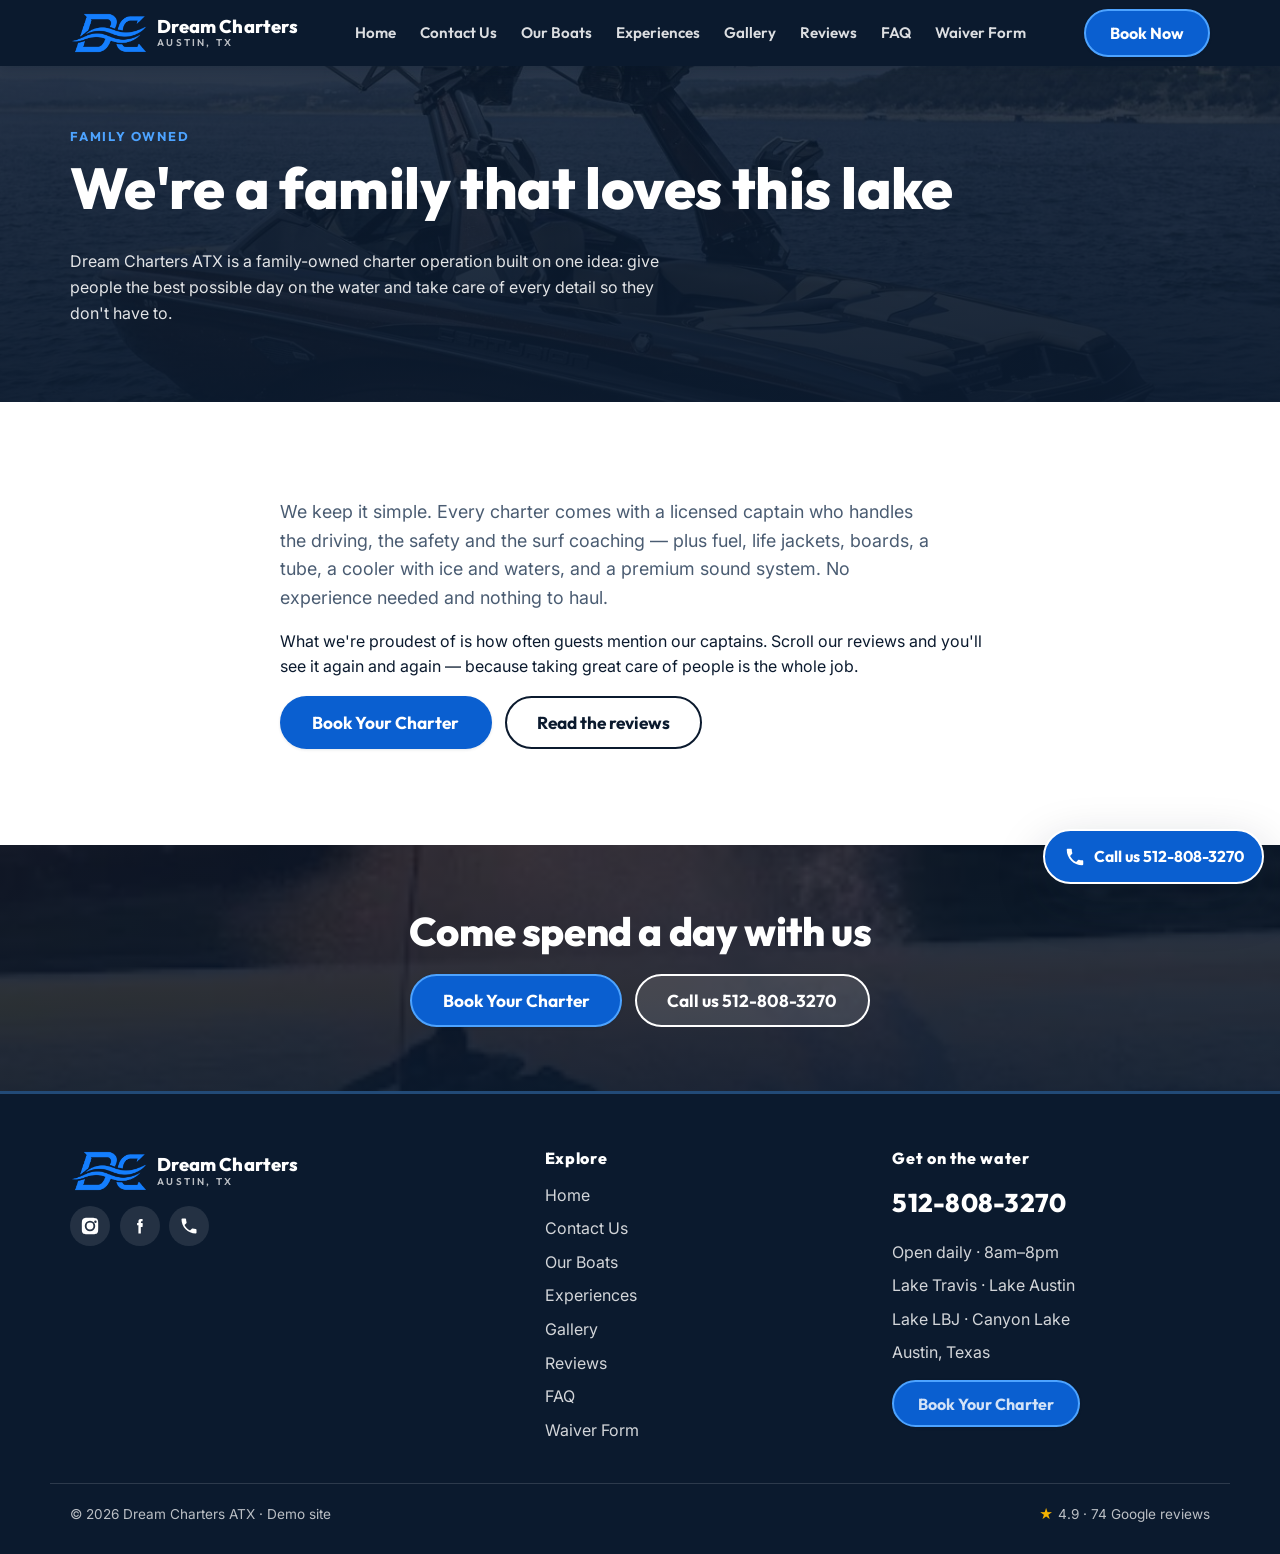
==== commit d4d6eff5: "Real Square pricing, Tyler's design pass, waiver e-sign, and custom-domain prep - All 16 placeholder" ====
--- a/about.html
+++ b/about.html
@@ -3,8 +3,8 @@
 <head>
 <meta charset="UTF-8">
 <meta name="viewport" content="width=device-width, initial-scale=1.0">
-<title>About & Captains | Dream Charters ATX — Family-Owned Lake Travis Charters</title>
-<meta name="description" content="Dream Charters ATX is a family-owned boat charter on Lake Travis. Meet the captains guests rave about by name — Tyler, Luke and Phoenix. Safe, fun and professional.">
+<title>About | Dream Charters ATX — Family-Owned Lake Travis Boat Charters</title>
+<meta name="description" content="Dream Charters ATX is a family-owned boat charter operation on Lake Travis. Every charter includes a licensed captain, fuel, life jackets, boards and a tube.">
 <link rel="canonical" href="https://www.dreamchartersboatrentals.com/about.html">
 <link rel="preconnect" href="https://fonts.googleapis.com">
 <link rel="preconnect" href="https://fonts.gstatic.com" crossorigin>
@@ -27,48 +27,12 @@
 
 <section class="section">
   <div class="wrap" style="max-width:760px">
-    <h2>Captain's on us. Fuel's on us. You just bring the crew.</h2>
     <p class="lead">We keep it simple. Every charter comes with a licensed captain who handles the driving, the safety and the surf coaching — plus fuel, life jackets, boards, a tube, a cooler with ice and waters, and a premium sound system. No experience needed and nothing to haul.</p>
-    <p>What we're proudest of is that guests remember our captains by name. Scroll our reviews and you'll see the same names again and again — Tyler, Luke and Phoenix — because taking great care of people is the whole job.</p>
+    <p>What we're proudest of is how often guests mention our captains. Scroll our reviews and you'll see it again and again — because taking great care of people is the whole job.</p>
     <div class="hero__cta">
-      <a class="btn btn-primary btn-lg" href="book.html">Book Your Charter</a>
+      <a class="btn btn-primary btn-lg" href="https://book.squareup.com/appointments/le7ady9q3649w9/location/LFRJ1VVM5ZY8J/services" target="_blank" rel="noopener noreferrer">Book Your Charter</a>
       <a class="btn btn-secondary btn-lg" href="reviews.html">Read the reviews</a>
     </div>
-  </div>
-</section>
-
-<!-- OWNER: confirm official roles/titles -->
-<section class="section bg-soft">
-  <div class="wrap">
-    <div class="center" style="margin-bottom:34px">
-      <p class="eyebrow">Meet the Captains</p>
-      <h2>The captains guests rave about</h2>
-    </div>
-    <div class="grid grid-3">
-
-      <div class="captain">
-        <div class="avatar">T</div>
-        <h3>Tyler</h3>
-        <p class="role">Captain</p>
-        <p>The name guests mention most. Patient with first-time surfers, exceptionally safe, and the reason so many crews say their day was "the highlight of the trip."</p>
-      </div>
-
-      <div class="captain">
-        <div class="avatar avatar--o">L</div>
-        <h3>Luke</h3>
-        <p class="role">Captain</p>
-        <p>"An awesome captain — very professional and a fun vibe." Guests love that Luke is always checking in to make sure everyone's having a great time.</p>
-      </div>
-
-      <div class="captain">
-        <div class="avatar">P</div>
-        <h3>Phoenix</h3>
-        <p class="role">Captain</p>
-        <p>"Best guys in ATX." Phoenix brings the easygoing, welcoming energy that keeps groups coming back for more.</p>
-      </div>
-
-    </div>
-    <p class="center" style="margin-top:18px;color:var(--text-muted);font-size:.9rem"><!-- OWNER: add captain photos when available --> Captain photos coming soon.</p>
   </div>
 </section>
 
@@ -77,8 +41,8 @@
   <div class="wrap">
     <h2>Come spend a day with us</h2>
     <div class="hero__cta" style="margin-top:1.2rem">
-      <a class="btn btn-primary btn-lg" href="book.html">Book Your Charter</a>
-      <a class="btn btn-ghost-light btn-lg" href="sms:+15128083270">Text us 512-808-3270</a>
+      <a class="btn btn-primary btn-lg" href="https://book.squareup.com/appointments/le7ady9q3649w9/location/LFRJ1VVM5ZY8J/services" target="_blank" rel="noopener noreferrer">Book Your Charter</a>
+      <a class="btn btn-ghost-light btn-lg" href="tel:+15128083270">Call us 512-808-3270</a>
     </div>
   </div>
 </section>
--- a/css/styles.css
+++ b/css/styles.css
@@ -110,7 +110,7 @@
 .btn-ghost-light:hover{background:#fff;color:var(--navy)}
 .btn-lg{font-size:1.08rem;padding:1rem 1.9rem}
 .btn-block{width:100%}
-/* Long labels ("Read all 50 reviews on Google", "Book your day on the water")
+/* Long labels ("Read all 74 reviews on Google", "Book your day on the water")
    have an intrinsic one-line width of ~360px. With .btn's white-space:nowrap
    they could not shrink, so they punched out of the viewport on phones
    (reviews.html overflowed at 320/360/375, gallery.html at 320). max-width is
@@ -154,6 +154,11 @@
    the button stretch to the drawer minus its own margins, with no hardcoded
    gutter math to keep in sync. */
 .nav__mobile .btn{margin:14px 20px;width:auto}
+/* .nav__mobile a (0,1,1) outranks .btn-secondary (0,1,0), so the white nav-link
+   colour was landing on the secondary button's white background and rendering
+   the label invisible. Restate it at (0,2,1). Only .btn-secondary needs this —
+   .btn-primary is white-on-blue and reads correctly. */
+.nav__mobile a.btn-secondary{color:var(--navy)}
 
 /* Eight text links + logo + wordmark + Book Now does not fit at 960px — the
    labels wrapped and the bar deformed. The burger now holds until there is
@@ -200,12 +205,23 @@
 .rating-pill{display:inline-flex;align-items:center;gap:.5rem;background:rgba(11,26,46,.62);backdrop-filter:blur(6px);
   border:1px solid rgba(255,255,255,.28);border-radius:999px;padding:.45rem 1rem;margin-bottom:1rem;
   font-family:var(--font-head);font-weight:600;font-size:.9rem;color:#fff}
-/* All-caps hero headline. 17em fits "YOUR PREFERRED AUSTIN, TEXAS" on one line on
-   desktop; the nowrap spans mean it can only ever break after "PREFERRED" or
-   after "TEXAS", never mid-phrase. */
-.hero h1{color:#fff;text-shadow:0 2px 24px rgba(0,0,0,.45);max-width:17em;font-weight:800}
+/* All-caps hero headline. Deliberately set on --font-body (Inter), not the
+   --font-head display face (Outfit) the other headings use: at hero size the
+   heavy display caps read as shouty, and Inter is already loaded so this costs
+   no extra font request. Weight 600, not the 800 the h1..h4 rule sets.
+   Sized well below the global h1 clamp so the photograph carries the hero and
+   the words sit on top of it.
+   17em fits "YOUR PREFERRED AUSTIN, TEXAS" on one line on desktop; because that
+   cap is in em it tracks the font-size, so the break points survive a size
+   change. The nowrap spans mean it can only ever break after "PREFERRED" or
+   after "TEXAS", never mid-phrase. At 320px the widest span ("YOUR PREFERRED")
+   measured 278px inside a 280px content box at the old size — 2px of clearance,
+   i.e. one rounding error away from clipping, which is what the old bug report
+   was seeing. It now measures 219px in that same box (61px clear), so the
+   margin no longer depends on which font actually loaded. */
+.hero h1{color:#fff;text-shadow:0 2px 24px rgba(0,0,0,.45);max-width:17em;
+  font-family:var(--font-body);font-weight:600;font-size:clamp(1.55rem,5.2vw,2.6rem);letter-spacing:0}
 .hero h1 span{white-space:nowrap}
-.hero__sub{font-size:1.12rem;color:rgba(255,255,255,.88);max-width:52ch;text-shadow:0 1px 12px rgba(0,0,0,.5);margin-bottom:1.6rem}
 .hero__cta{display:flex;flex-wrap:wrap;gap:.8rem}
 .page-hero{position:relative;color:#fff;padding:60px 0;background:var(--navy);overflow:hidden}
 .page-hero__img{position:absolute;inset:0;width:100%;height:100%;object-fit:cover;opacity:.42;z-index:0}
@@ -213,13 +229,6 @@
 .page-hero .wrap{position:relative;z-index:2}
 .page-hero h1{color:#fff}
 .page-hero p{color:rgba(255,255,255,.88);max-width:60ch}
-
-/* ---------- Trust bar ---------- */
-.trustbar{background:var(--navy);color:#fff;border-bottom:1px solid rgba(255,255,255,.06)}
-.trustbar__row{display:flex;flex-wrap:wrap;justify-content:center;gap:.6rem 2.2rem;padding:18px 20px;font-family:var(--font-head);font-weight:600;font-size:.95rem;text-align:center;letter-spacing:.01em}
-.trustbar__item{display:inline-flex;align-items:center;gap:.5rem}
-.trustbar__item svg{flex:0 0 auto;color:var(--accent-light)}
-.trustbar__dot{display:none}
 
 /* ---------- Cards / grids ---------- */
 .grid{display:grid;gap:22px}
@@ -239,6 +248,11 @@
 .card__title{margin:0;font-size:1.3rem}
 .card__meta{display:flex;flex-wrap:wrap;gap:.4rem .9rem;color:var(--text-muted);font-size:.9rem;margin:.1rem 0}
 .card__meta b{color:var(--navy)}
+.price{font-family:var(--font-head);font-weight:800;color:var(--navy);font-size:1.15rem}
+.price small{font-weight:600;color:var(--text-muted);font-size:.8rem}
+/* Sits once per page that shows prices — the ranges are unconfirmed, so the
+   season/day caveat travels with them. Muted but AA (6.85:1 on white). */
+.rate-note{font-size:.85rem;color:var(--text-muted);margin:16px 0 0;max-width:60ch}
 .card__foot{margin-top:auto;padding-top:.4rem}
 
 .pill{display:inline-flex;align-items:center;gap:.35rem;background:var(--surface-alt);color:var(--navy);
@@ -263,7 +277,9 @@
 .xp__chip{margin:0 0 .7rem}
 .xp__label{font-family:var(--font-head);font-weight:700;color:var(--navy);
   font-size:.82rem;text-transform:uppercase;letter-spacing:.08em;margin:1.3rem 0 .7rem}
+.xp__price{margin:1.4rem 0 0}
 .xp__cta{margin-top:1.5rem}
+.xp__price + .xp__cta{margin-top:1rem}
 .xp-list > .xp:nth-child(even){background:var(--surface-alt)}
 @media(min-width:860px){
   .xp__inner{grid-template-columns:1fr 1fr;gap:48px}
@@ -320,20 +336,52 @@
 .included svg{flex:0 0 auto;color:var(--action);margin-top:2px}
 
 /* ---------- Spec row ----------
-   Tile count varies per boat (2 on the Paragon, 3 on the rest), so the track
-   count is never hardcoded. The hairlines are the container's background
-   showing through a 1px gap between opaque tiles — which means a PARTIAL ROW
-   is not just an alignment problem, it renders the empty cell as a solid
-   --border block. So: one column below 640px, where 3 tiles in 2 columns
-   would strand an empty cell; auto-fit above it, where the container is
-   always wide enough for at least 3 tracks and a partial row can't occur.
-   auto-fit (not auto-fill) collapses the surplus empty tracks and their
-   gutters, so 2 and 3 tiles each stretch to fill the full row. */
+   All four boats carry 4 tiles (guests / lake / minimum / price), but the
+   track count is still never hardcoded so a future boat with a different
+   tile count can't break the row.
+   The hairlines are the container's background showing through a 1px gap
+   between opaque tiles — which means a PARTIAL ROW is not just an alignment
+   problem, it renders each empty cell as a solid --border block. Because
+   auto-fit collapses surplus empty tracks, any track count >= the tile count
+   is a clean single row; the only unsafe counts are strictly between 1 and
+   the tile count (3 tracks / 4 tiles, or 2 tracks / 3 tiles). So there are
+   exactly two safe regimes: one column, or at least 4 tracks.
+   4 tracks of minmax(150px,1fr) need 603px of container, i.e. a 643px
+   viewport before the gutters — 680px clears that with room for a desktop
+   scrollbar, so the grid never lands in the unsafe middle. */
 .specs{display:grid;grid-template-columns:1fr;gap:1px;background:var(--border);border:1px solid var(--border);border-radius:var(--radius);overflow:hidden}
-@media(min-width:640px){.specs{grid-template-columns:repeat(auto-fit,minmax(150px,1fr))}}
+@media(min-width:680px){.specs{grid-template-columns:repeat(auto-fit,minmax(150px,1fr))}}
 .spec{background:#fff;padding:18px 16px;text-align:center}
 .spec b{display:block;font-family:var(--font-head);font-size:1.3rem;color:var(--navy)}
 .spec span{font-size:.82rem;color:var(--text-muted);text-transform:uppercase;letter-spacing:.06em}
+
+/* ---------- Charter package options (boat detail pages) ----------
+   Flat package prices, not hourly rates. Duration is the row label because
+   that is what the guest picks at booking. The note slot carries the booking
+   system's own option name when it differs from the real duration (the
+   Centurion's 6 hr 30 min package is listed there as "6hr Centurion Charter").
+   Rows wrap price under label below ~420px rather than squeezing both. */
+.pkgs{list-style:none;margin:18px 0 0;padding:0;display:grid;gap:1px;background:var(--border);
+  border:1px solid var(--border);border-radius:var(--radius);overflow:hidden}
+.pkgs li{background:#fff;padding:14px 16px;display:flex;flex-wrap:wrap;gap:.2rem .9rem;align-items:baseline}
+.pkg__dur{font-family:var(--font-head);font-weight:700;color:var(--navy);font-size:1.05rem}
+.pkg__note{color:var(--text-muted);font-size:.85rem;flex:1 1 100%;order:3}
+@media(min-width:420px){.pkg__note{flex:0 1 auto;order:0}}
+.pkg__price{font-family:var(--font-head);font-weight:800;color:var(--navy);font-size:1.15rem;margin-left:auto}
+
+/* ---------- Embedded Square booking widget (book.html) ----------
+   Cross-origin iframe, so it cannot self-size and the height has to be set
+   here. The Square flow is multi-step and grows as you advance (service list →
+   calendar → details), so the box is deliberately tall and scrolls internally
+   rather than being clipped to the height of the first step. 800px floor, then
+   it tracks the viewport on taller screens. width:100% inside the 760px .wrap
+   with border-box keeps it off the horizontal axis at every width. The frame
+   wrapper means a blocked iframe (privacy extensions) reads as an empty panel
+   instead of a hole in the page — the fallback link sits directly below. */
+.book-embed__frame{border:1px solid var(--border);border-radius:var(--radius);overflow:hidden;background:#fff}
+.book-embed{display:block;width:100%;border:0;background:#fff;
+  min-height:800px;height:clamp(800px,95vh,1150px)}
+.book-embed__fallback{font-size:.92rem;color:var(--text-muted);margin:14px 0 0}
 
 /* ---------- Gallery ---------- */
 .gallery{columns:1;column-gap:16px}
@@ -351,15 +399,6 @@
   .gallery figure:hover figcaption{opacity:1;transform:none}
   .gallery figure:hover img{transform:scale(1.05)}
 }
-
-/* ---------- Captain cards ---------- */
-.captain{background:#fff;border:1px solid var(--border);border-radius:var(--radius);padding:24px;text-align:center;box-shadow:var(--shadow-sm)}
-.avatar{width:84px;height:84px;border-radius:50%;margin:0 auto 14px;display:flex;align-items:center;justify-content:center;
-  font-family:var(--font-head);font-weight:800;font-size:2rem;color:#fff;background:linear-gradient(135deg,var(--navy),var(--action))}
-.avatar--o{background:linear-gradient(135deg,var(--action),var(--action-hover))}
-.captain h3{margin:.2rem 0 .1rem}
-.captain .role{color:var(--text-muted);font-weight:700;font-family:var(--font-head);font-size:.85rem;text-transform:uppercase;letter-spacing:.08em;margin-bottom:.5rem}
-.captain p{color:var(--text-muted);margin:0;font-size:.96rem}
 
 /* ---------- Forms ---------- */
 .form{display:grid;gap:16px;background:#fff;border:1px solid var(--border);border-radius:var(--radius-lg);padding:26px;box-shadow:var(--shadow-md)}
@@ -378,20 +417,20 @@
 .text-banner{display:flex;flex-wrap:wrap;align-items:center;gap:.6rem;background:var(--surface-alt);border:1px dashed var(--action);border-radius:12px;padding:14px 16px;margin-bottom:6px}
 .text-banner b{color:var(--navy);font-family:var(--font-head)}
 
-/* embedded waiver frame */
+/* ---------- Embedded WaiverElectronic form (waiver.html) ----------
+   Same cross-origin constraint as .book-embed: the frame cannot self-size, so
+   the height is set here. This form is longer than the Square flow — the full
+   agreement, then ~10 fields, a signature pad and nine acknowledgement
+   checkboxes — and it scrolls internally rather than being clipped. The titled
+   bar is kept from the old preview so the third-party form still reads as part
+   of the site. No radius on the iframe itself: the parent's overflow:hidden
+   clips it, which avoids a hairline of --surface-alt at the rounded corners. */
 .waiver-frame{border:1px solid var(--border);border-radius:var(--radius-lg);background:var(--surface-alt);box-shadow:var(--shadow-md);overflow:hidden}
 .waiver-frame__bar{display:flex;align-items:center;gap:.5rem;padding:12px 16px;background:var(--navy);color:#fff;font-family:var(--font-head);font-weight:600;font-size:.9rem}
 .waiver-frame__dots{display:flex;gap:6px}
 .waiver-frame__dots i{width:10px;height:10px;border-radius:50%;background:rgba(255,255,255,.5)}
-.waiver-frame__doc{padding:32px 26px;background:#fff}
-.waiver-frame__doc h4{margin-top:1.4rem}
-.waiver-line{height:12px;background:var(--surface-alt);border-radius:6px;margin:.5rem 0}
-.waiver-line.short{width:55%}
-.waiver-line.mid{width:78%}
-.sig-row{display:flex;gap:20px;margin-top:24px;flex-wrap:wrap}
-.sig{flex:1;min-width:180px}
-.sig .line{border-bottom:2px solid var(--navy);height:34px}
-.sig span{font-size:.8rem;color:var(--text-muted)}
+.waiver-embed{display:block;width:100%;border:0;background:#fff;
+  min-height:800px;height:clamp(800px,95vh,1150px)}
 
 /* ---------- CTA band ---------- */
 .cta-band{position:relative;color:#fff;text-align:center;overflow:hidden}
@@ -418,7 +457,9 @@
 .footer__phone a{color:#fff}
 .footer__phone a:hover{color:var(--accent-light);text-decoration:none}
 
-/* ---------- Floating "Text us" button ---------- */
+/* ---------- Floating "Call us" button ----------
+   Class name is historical (it was an SMS button until 2026-07-27); it now
+   styles the tel: FAB injected by js/layout.js. */
 .text-fab{position:fixed;right:16px;bottom:16px;z-index:60;display:inline-flex;align-items:center;gap:.5rem;
   background:var(--action);color:#fff;font-family:var(--font-head);font-weight:700;font-size:.98rem;
   padding:.8rem 1.15rem;border-radius:999px;box-shadow:var(--shadow-lg);border:2px solid #fff;transition:transform .12s ease,background .18s}
